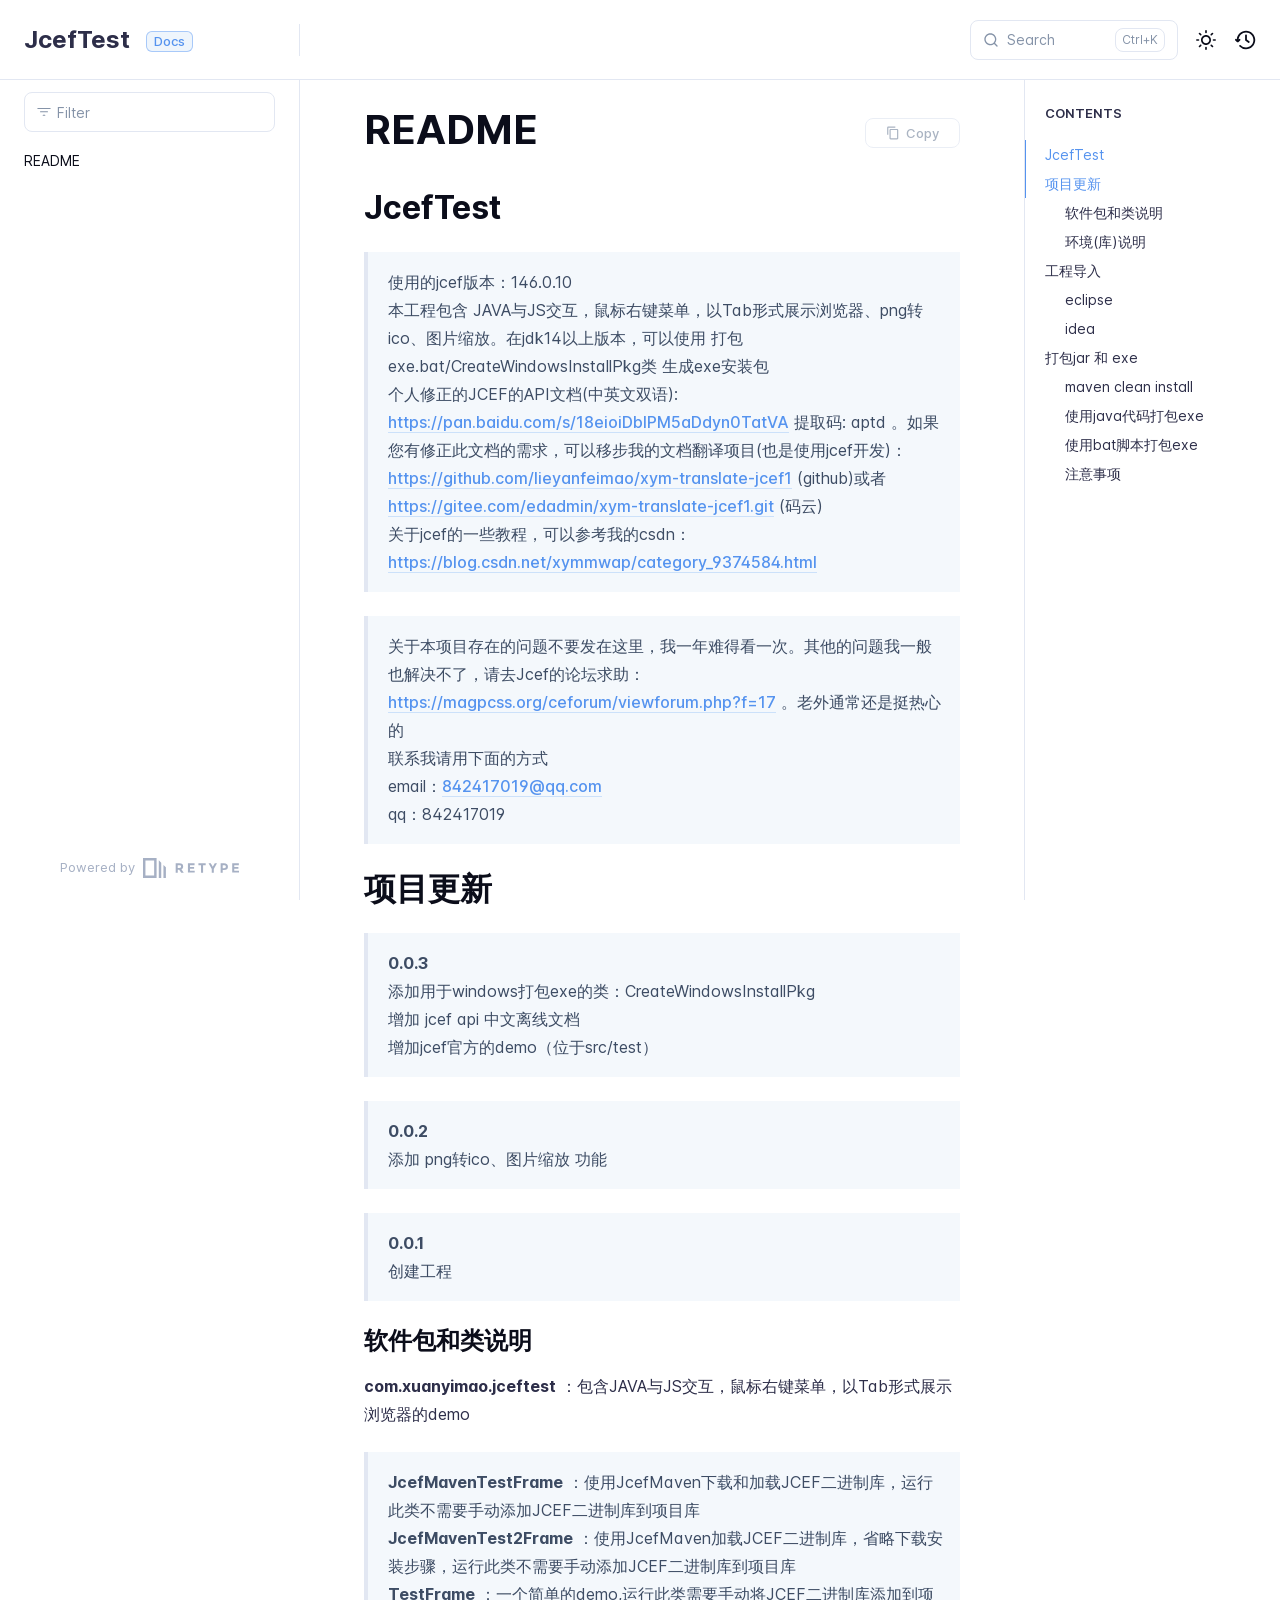
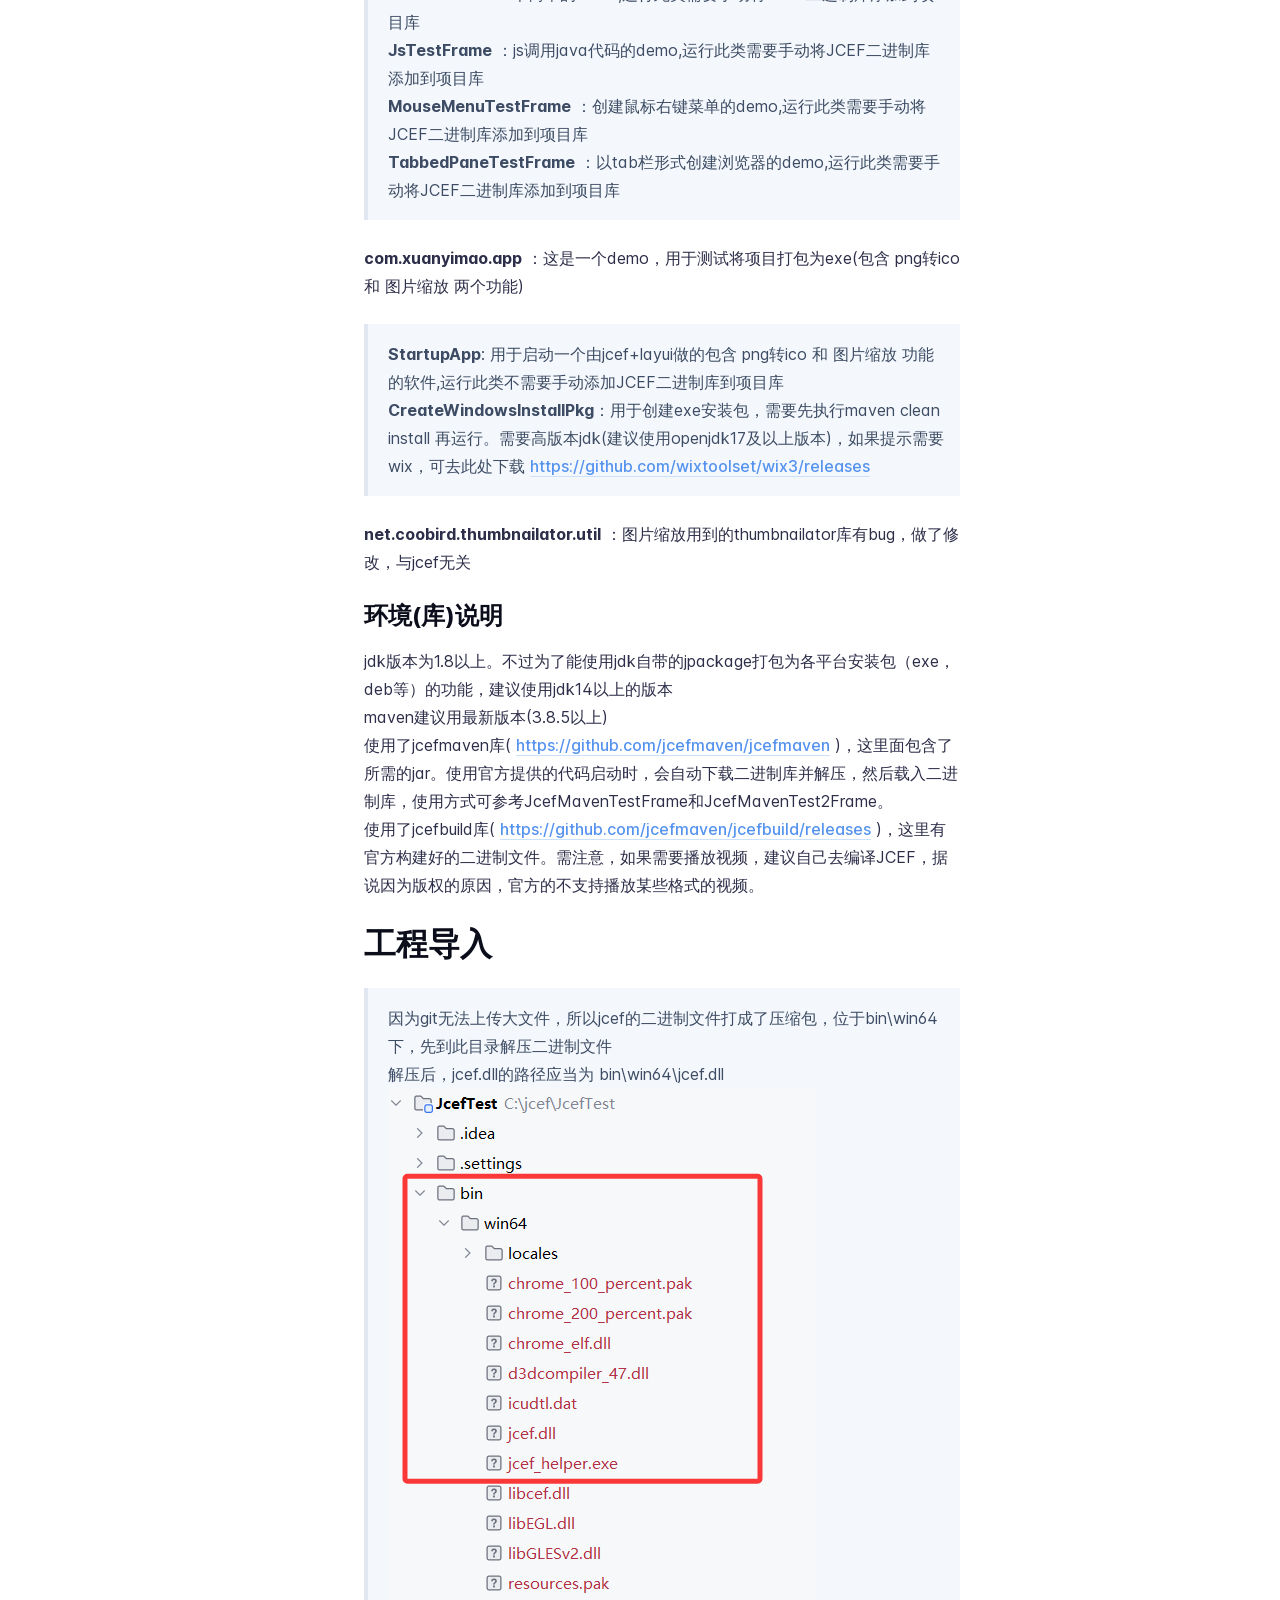
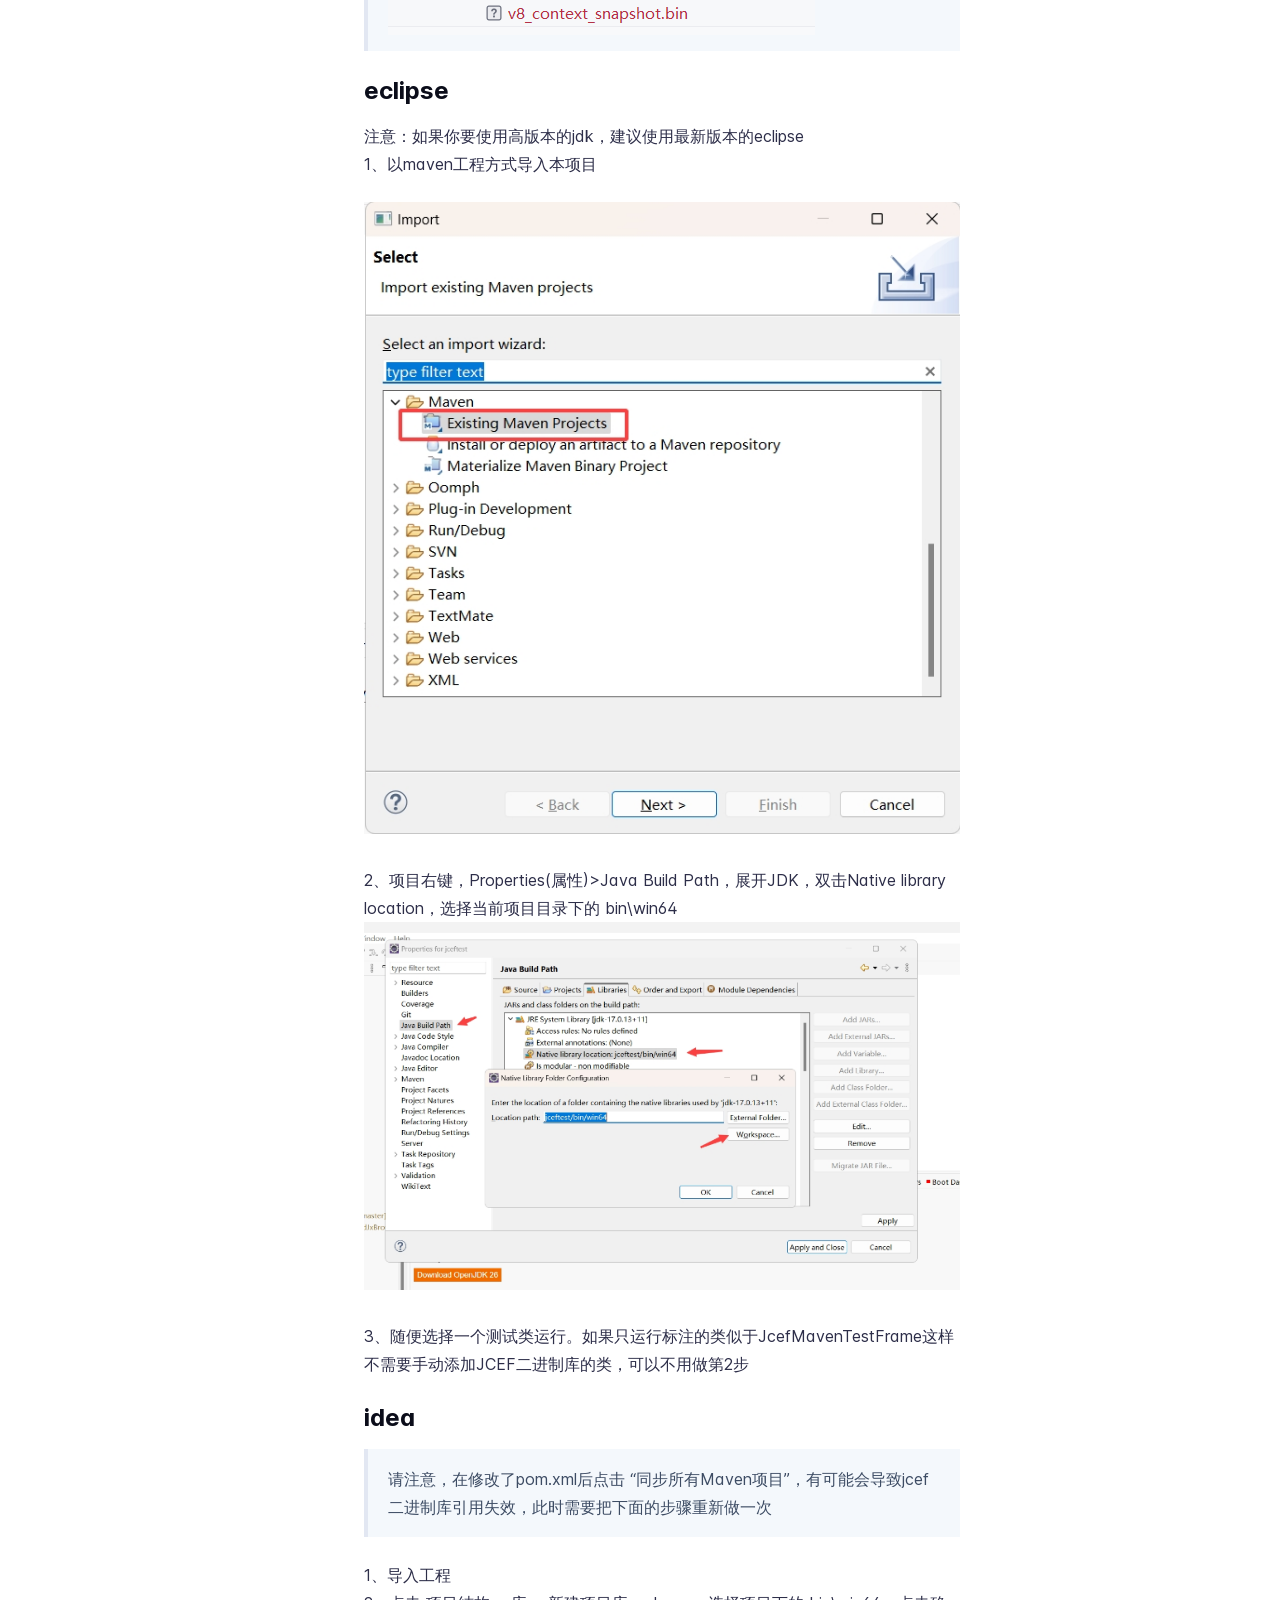
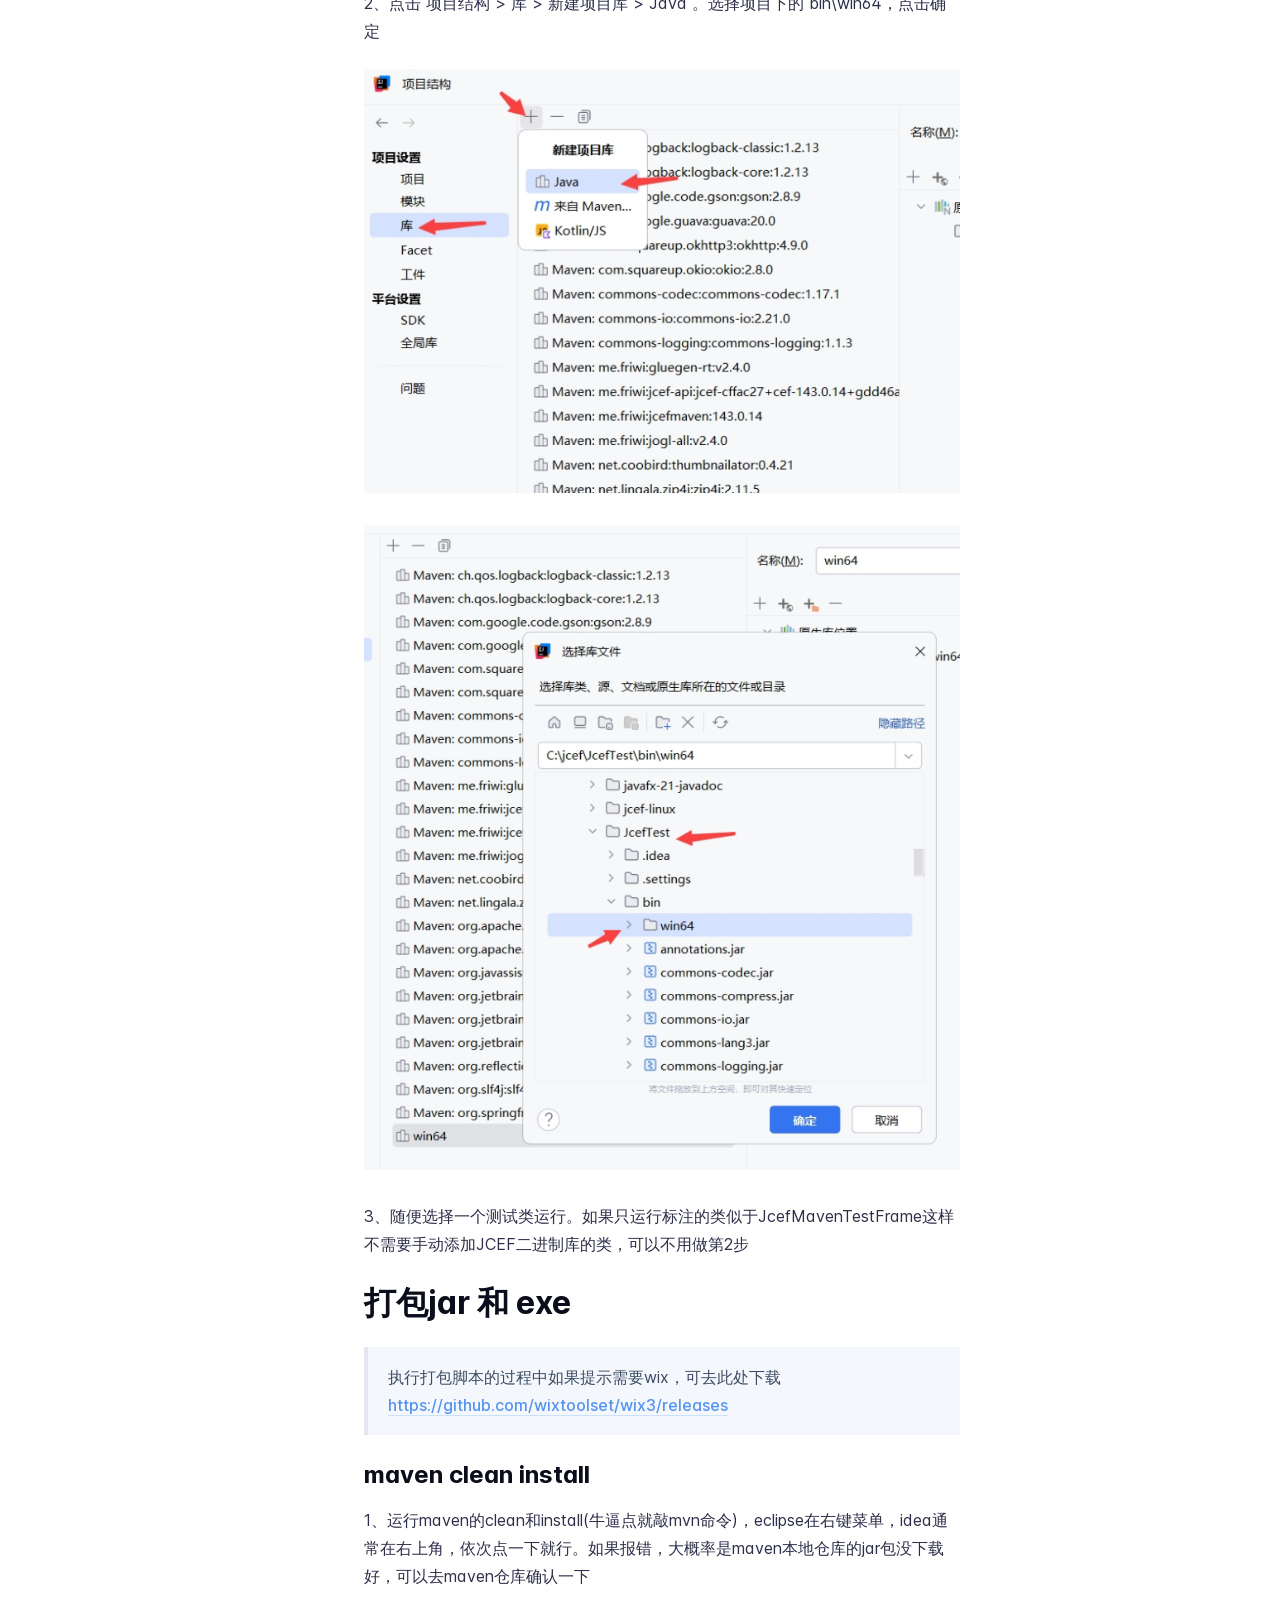
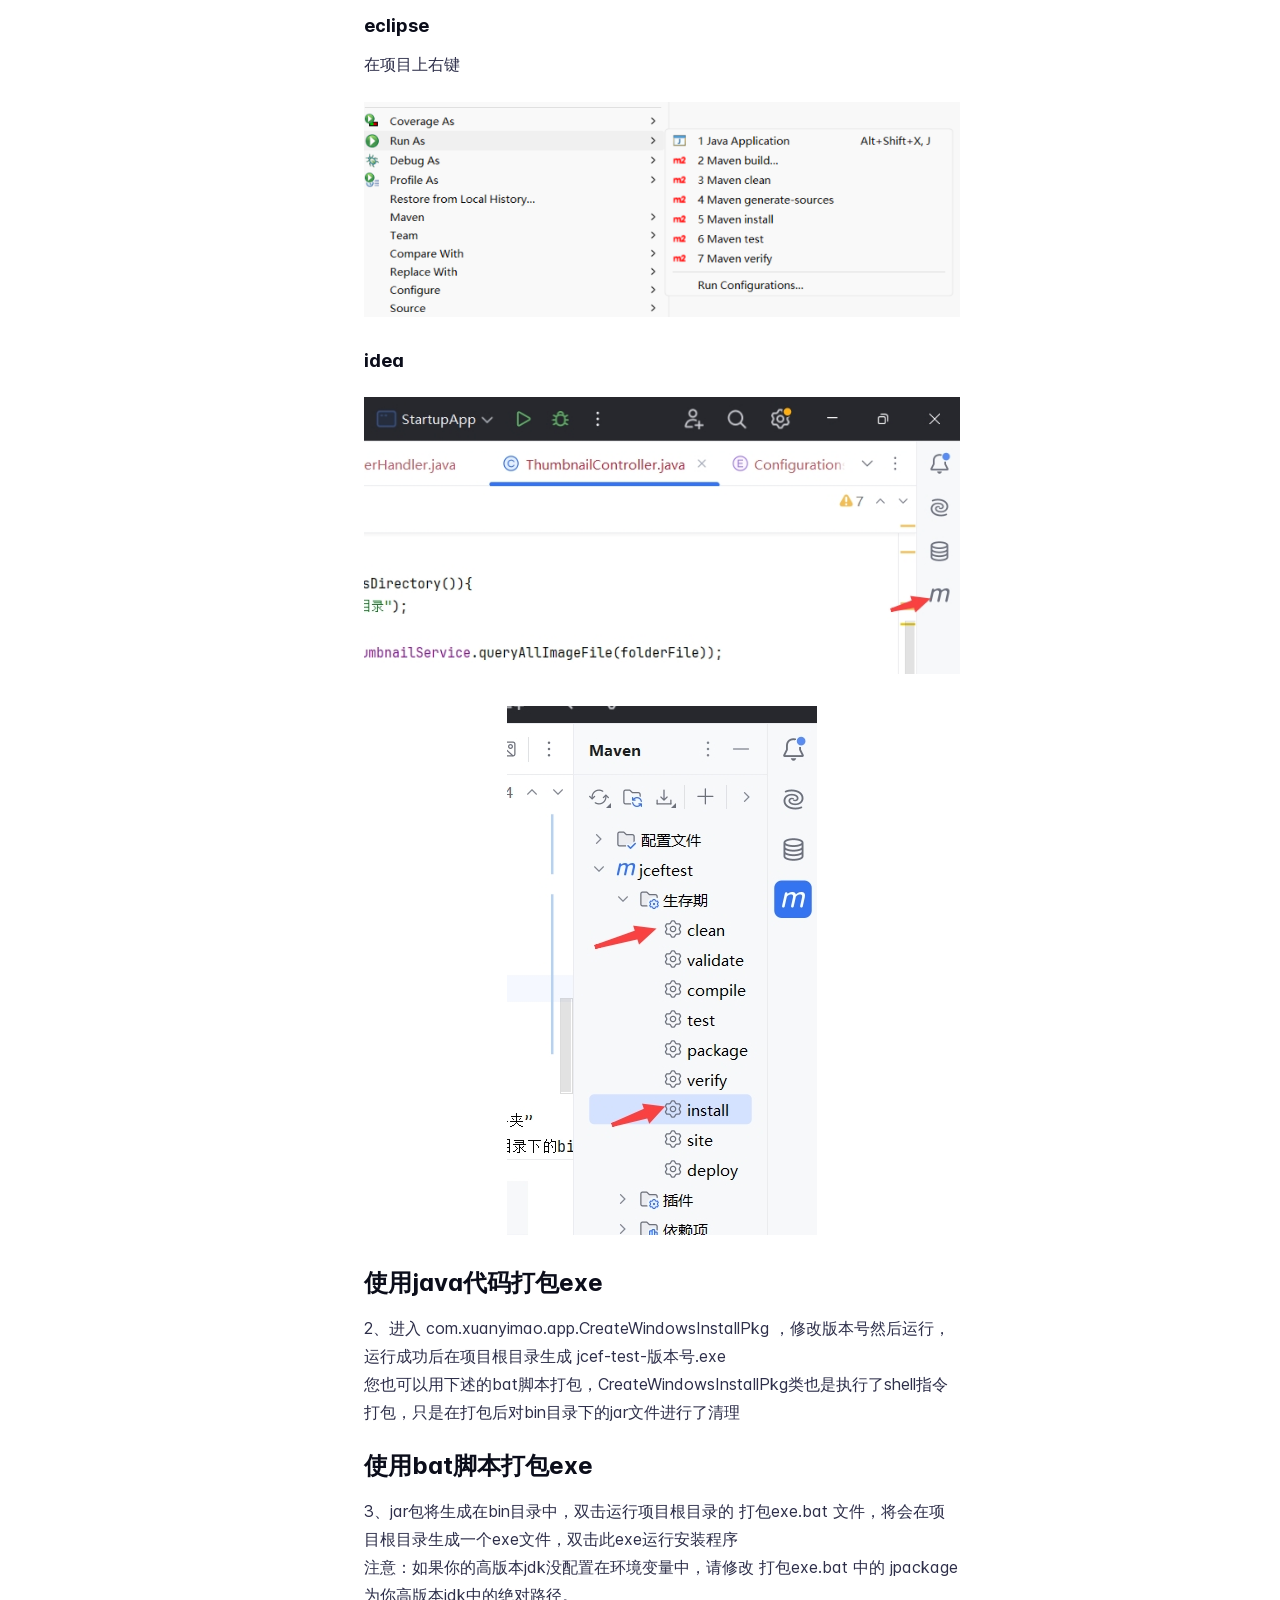
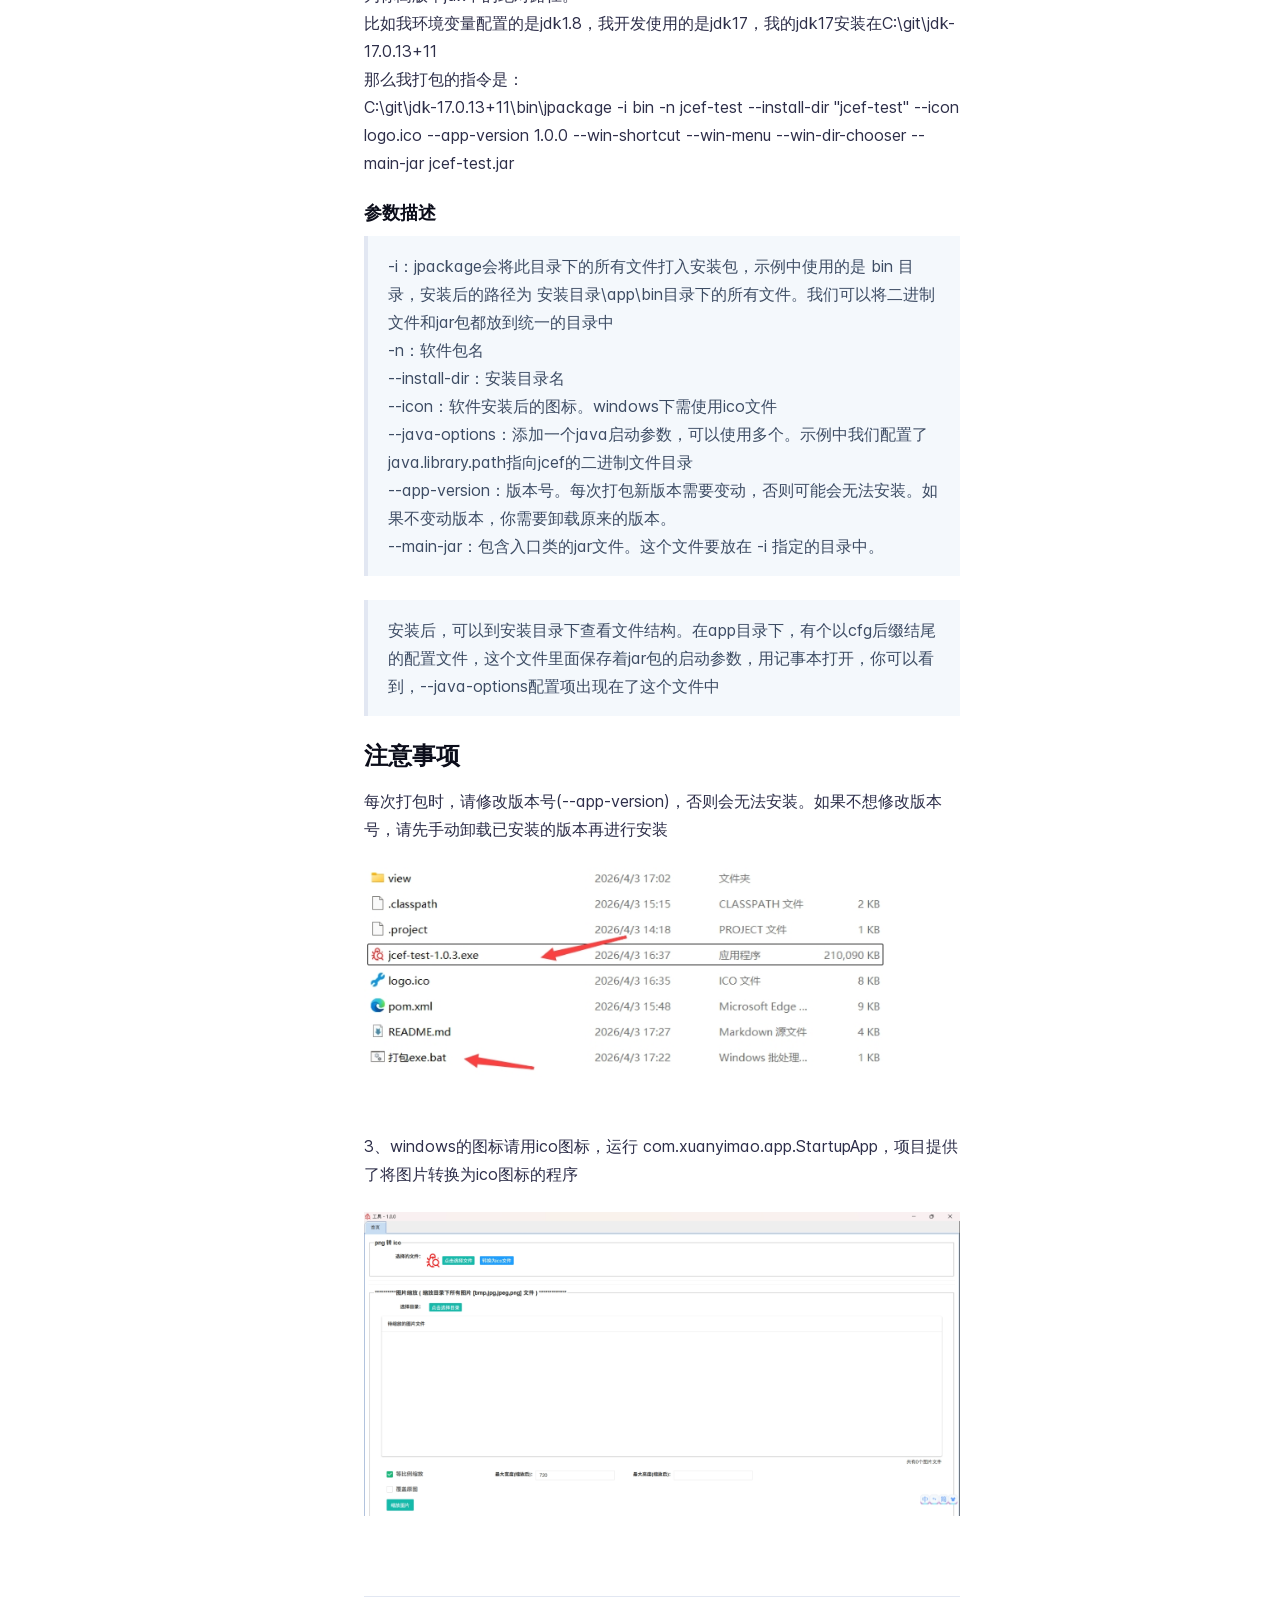
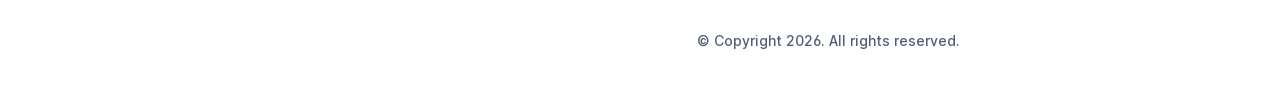
==== view/doc/index.html @ fe6341c2 "增加windows打包类 增加新的启动方式 更新jcef版本为146" ====
<!DOCTYPE html>
<html lang="en" class="h-full">
<head>
    <meta charset="UTF-8">
    <meta name="viewport" content="width=device-width,initial-scale=1">
    <meta name="color-scheme" content="light dark">
    <meta name="turbo-cache-control" content="no-cache" data-turbo-track="reload" data-track-token="4.5.0.837660945124">

    <!-- See retype.com -->
    <meta name="generator" content="Retype 4.5.0">

    <!-- Primary Meta Tags -->
    <title>README | JcefTest</title>
    <meta name="title" content="README | JcefTest">
    <meta name="description" content="使用的jcef版本：146.0.10 本工程包含 JAVA与JS交互，鼠标右键菜单，以Tab形式展示浏览器、png转ico、图片缩放。在jdk14以上版本，可以使用 打包exe.bat/CreateWindowsInstallPkg类 生成exe安装包 个人修正的JCEF的API文档(中英文双语):">

    <!-- Canonical -->
    <link rel="canonical" href="http://www.xuanyimao.com/index.html">
    <link rel="sitemap" type="application/xml" title="Sitemap" href="http://www.xuanyimao.com/sitemap.xml">

    <!-- Open Graph -->
    <meta property="og:type" content="website">
    <meta property="og:url" content="http://www.xuanyimao.com/index.html">
    <meta property="og:title" content="README | JcefTest">
    <meta property="og:description" content="使用的jcef版本：146.0.10 本工程包含 JAVA与JS交互，鼠标右键菜单，以Tab形式展示浏览器、png转ico、图片缩放。在jdk14以上版本，可以使用 打包exe.bat/CreateWindowsInstallPkg类 生成exe安装包 个人修正的JCEF的API文档(中英文双语):">
    <meta property="og:image" content="http://www.xuanyimao.com/view/static/images/10.png">
    <meta property="og:image:width" content="1200">
    <meta property="og:image:height" content="630">
    <meta property="og:image:alt" content="README | JcefTest">
    <meta property="og:site_name" content="JcefTest">
    <meta property="og:locale" content="en_US">

    <!-- Twitter -->
    <meta name="twitter:card" content="summary_large_image">
    <meta name="twitter:url" content="http://www.xuanyimao.com/index.html">
    <meta name="twitter:title" content="README | JcefTest">
    <meta name="twitter:description" content="使用的jcef版本：146.0.10 本工程包含 JAVA与JS交互，鼠标右键菜单，以Tab形式展示浏览器、png转ico、图片缩放。在jdk14以上版本，可以使用 打包exe.bat/CreateWindowsInstallPkg类 生成exe安装包 个人修正的JCEF的API文档(中英文双语):">
    <meta name="twitter:image" content="http://www.xuanyimao.com/view/static/images/10.png">
    <meta name="twitter:image:alt" content="README | JcefTest">

    <!-- Alternate Markdown -->
    <link rel="alternate" type="text/markdown" href="http://localhost:5001/index.html/readme.md">

    <script data-cfasync="false">(function(){var cl=document.documentElement.classList,ls=localStorage.getItem("retype_scheme"),hd=cl.contains("dark"),hl=cl.contains("light"),wm=window.matchMedia&&window.matchMedia("(prefers-color-scheme: dark)").matches;if(ls==="dark"||(!ls&&wm&&!hd&&!hl)){cl.remove("light");cl.add("dark")}else if(ls==="light"||(!ls&&!wm&&!hd&&!hl)){cl.remove("dark");cl.add("light")}})();</script>

    <link href="resources/css/retype.css?v=4.5.0.837660945124" rel="stylesheet">

    <script data-cfasync="false" src="resources/js/config.js?v=4.5.0.837660945124" data-turbo-eval="false" defer></script>
    <script data-cfasync="false" src="resources/js/retype.js?v=4.5.0" data-turbo-eval="false" defer></script>
    <script id="lunr-js" data-cfasync="false" src="resources/js/lunr.js?v=4.5.0.837660945124" data-turbo-eval="false" defer></script>
</head>
<body>
    <div id="retype-app" class="relative text-base antialiased text-base-text bg-base-bg font-body">
    <div class="absolute bottom-0 left-0" style="top: 5rem; right: 50%"></div>

    <header id="retype-header" class="sticky top-0 z-30 flex w-full h-16 bg-header-bg border-b border-header-border md:h-20">
        <div class="container relative flex items-center justify-between pr-6 grow md:justify-start">
            <!-- Mobile menu button skeleton -->
            <button v-cloak class="skeleton retype-mobile-menu-button flex items-center justify-center shrink-0 overflow-hidden dark:text-white focus:outline-hidden rounded-full w-10 h-10 ml-3.5 md:hidden"><svg xmlns="http://www.w3.org/2000/svg" class="mb-px shrink-0" width="24" height="24" viewBox="0 0 24 24" role="presentation" style="margin-bottom: 0px;"><g fill="currentColor"><path d="M2 4h20v2H2zM2 11h20v2H2zM2 18h20v2H2z"></path></g></svg></button>
            <div v-cloak id="retype-sidebar-left-toggle-button"></div>
    
            <!-- Logo -->
            <div class="flex items-center justify-between h-full py-2 md:w-75">
                <div class="flex items-center px-2 md:px-6">
                    <a id="retype-branding-logo" href="index.html" class="flex items-center leading-snug text-2xl">
                        <span class="dark:text-white font-bold line-clamp-1 md:line-clamp-2">JcefTest</span>
                    </a><span id="retype-branding-label" class="inline-flex mt-1 px-2 py-1 ml-4 text-xs font-medium leading-none items-center rounded-md bg-branding-label-bg text-branding-label-text ring-1 ring-branding-label-border ring-inset md:inline-block">Docs</span>
                </div>
    
                <span class="hidden h-8 border-r md:inline-block border-base-border"></span>
            </div>
    
            <div class="flex justify-between md:grow">
                <!-- Top Nav -->
                <nav id="retype-header-nav" class="hidden md:flex">
                    <ul class="flex flex-col mb-4 md:pl-16 md:mb-0 md:flex-row md:items-center">
                        
                    </ul>
                </nav>
    
                <div v-cloak class="flex justify-end grow">
                    <div id="retype-mobile-search-button"></div>
                    <doc-search-desktop></doc-search-desktop>
    
                    <doc-theme-switch class="lg:ml-2"></doc-theme-switch>
                    <doc-history></doc-history>
                </div>
            </div>
        </div>
    </header>


    <div id="retype-container" class="container relative flex bg-white">
        <!-- Sidebar Skeleton -->
        <div v-cloak class="fixed flex flex-col shrink-0 duration-300 ease-in-out bg-sidebar-left-bg border-sidebar-left-border sidebar top-20 w-75 border-r h-screen md:sticky transition-transform skeleton">
        
            <div class="flex items-center h-16 px-6">
                <input id="retype-filter-input-mock" class="w-full h-10 pl-8 px-3 py-2 transition-colors duration-200 ease-linear bg-filter-bg border border-filter-border rounded-lg shadow-none md:text-sm hover:border-filter-border-hover focus:outline-hidden focus:border-filter-border-focus placeholder-filter-placeholder" type="text">
            </div>
        
            <div class="pl-6 mt-1 mb-4">
                <div class="w-32 h-3 mb-4 bg-skeleton-bg rounded-full loading"></div>
                <div class="w-48 h-3 mb-4 bg-skeleton-bg rounded-full loading"></div>
                <div class="w-40 h-3 mb-4 bg-skeleton-bg rounded-full loading"></div>
                <div class="w-32 h-3 mb-4 bg-skeleton-bg rounded-full loading"></div>
                <div class="w-48 h-3 mb-4 bg-skeleton-bg rounded-full loading"></div>
                <div class="w-40 h-3 mb-4 bg-skeleton-bg rounded-full loading"></div>
            </div>
        
            <div class="shrink-0 mt-auto bg-transparent dark:border-base-border">
                <a class="flex items-center justify-center flex-nowrap h-16 text-gray-350 dark:text-dark-400 hover:text-gray-600 dark:hover:text-dark-300 transition-colors duration-150 ease-in docs-powered-by" target="_blank" href="https://retype.com/" rel="noopener">
                    <span class="text-xs whitespace-nowrap">Powered by</span>
                    <svg xmlns="http://www.w3.org/2000/svg" class="ml-2" fill="currentColor" width="96" height="20" overflow="visible"><path d="M0 0v20h13.59V0H0zm11.15 17.54H2.44V2.46h8.71v15.08zM15.8 20h2.44V4.67L15.8 2.22zM20.45 6.89V20h2.44V9.34z"/><g><path d="M40.16 8.44c0 1.49-.59 2.45-1.75 2.88l2.34 3.32h-2.53l-2.04-2.96h-1.43v2.96h-2.06V5.36h3.5c1.43 0 2.46.24 3.07.73s.9 1.27.9 2.35zm-2.48 1.1c.26-.23.38-.59.38-1.09 0-.5-.13-.84-.4-1.03s-.73-.28-1.39-.28h-1.54v2.75h1.5c.72 0 1.2-.12 1.45-.35zM51.56 5.36V7.2h-4.59v1.91h4.13v1.76h-4.13v1.92h4.74v1.83h-6.79V5.36h6.64zM60.09 7.15v7.48h-2.06V7.15h-2.61V5.36h7.28v1.79h-2.61zM70.81 14.64h-2.06v-3.66l-3.19-5.61h2.23l1.99 3.45 1.99-3.45H74l-3.19 5.61v3.66zM83.99 6.19c.65.55.97 1.4.97 2.55s-.33 1.98-1 2.51-1.68.8-3.04.8h-1.23v2.59h-2.06V5.36h3.26c1.42 0 2.45.28 3.1.83zm-1.51 3.65c.25-.28.37-.69.37-1.22s-.16-.92-.48-1.14c-.32-.23-.82-.34-1.5-.34H79.7v3.12h1.38c.68 0 1.15-.14 1.4-.42zM95.85 5.36V7.2h-4.59v1.91h4.13v1.76h-4.13v1.92H96v1.83h-6.79V5.36h6.64z"/></g></svg>
                </a>
            </div>
        </div>
        
        <!-- Sidebar component -->
        <doc-sidebar v-cloak>
            <template #sidebar-footer>
                <div class="shrink-0 mt-auto border-t md:bg-transparent md:border-none dark:border-base-border">
        
                    <a class="flex items-center justify-center flex-nowrap h-16 text-gray-350 dark:text-dark-400 hover:text-gray-600 dark:hover:text-dark-300 transition-colors duration-150 ease-in docs-powered-by" target="_blank" href="https://retype.com/" rel="noopener">
                        <span class="text-xs whitespace-nowrap">Powered by</span>
                        <svg xmlns="http://www.w3.org/2000/svg" class="ml-2" fill="currentColor" width="96" height="20" overflow="visible"><path d="M0 0v20h13.59V0H0zm11.15 17.54H2.44V2.46h8.71v15.08zM15.8 20h2.44V4.67L15.8 2.22zM20.45 6.89V20h2.44V9.34z"/><g><path d="M40.16 8.44c0 1.49-.59 2.45-1.75 2.88l2.34 3.32h-2.53l-2.04-2.96h-1.43v2.96h-2.06V5.36h3.5c1.43 0 2.46.24 3.07.73s.9 1.27.9 2.35zm-2.48 1.1c.26-.23.38-.59.38-1.09 0-.5-.13-.84-.4-1.03s-.73-.28-1.39-.28h-1.54v2.75h1.5c.72 0 1.2-.12 1.45-.35zM51.56 5.36V7.2h-4.59v1.91h4.13v1.76h-4.13v1.92h4.74v1.83h-6.79V5.36h6.64zM60.09 7.15v7.48h-2.06V7.15h-2.61V5.36h7.28v1.79h-2.61zM70.81 14.64h-2.06v-3.66l-3.19-5.61h2.23l1.99 3.45 1.99-3.45H74l-3.19 5.61v3.66zM83.99 6.19c.65.55.97 1.4.97 2.55s-.33 1.98-1 2.51-1.68.8-3.04.8h-1.23v2.59h-2.06V5.36h3.26c1.42 0 2.45.28 3.1.83zm-1.51 3.65c.25-.28.37-.69.37-1.22s-.16-.92-.48-1.14c-.32-.23-.82-.34-1.5-.34H79.7v3.12h1.38c.68 0 1.15-.14 1.4-.42zM95.85 5.36V7.2h-4.59v1.91h4.13v1.76h-4.13v1.92H96v1.83h-6.79V5.36h6.64z"/></g></svg>
                    </a>
                </div>
            </template>
        </doc-sidebar>

        <div class="grow min-w-0 bg-body-bg">
            <!-- Render "toolbar" template here on api pages --><!-- Render page content -->
<div class="flex">
    <div id="retype-main" class="min-w-0 p-4 grow md:px-16">
        <main class="relative pb-12 lg:pt-2">
            <div class="relative retype-markdown" id="retype-content">
                <!-- Rendered if sidebar right is enabled -->
                <div id="retype-sidebar-right-toggle"></div>
                <doc-page-actions></doc-page-actions>

                <!-- Page content  -->
<h1 id="readme">README</h1>
<h2 id="jceftest">JcefTest</h2>
<blockquote>
<p>使用的jcef版本：146.0.10<br />
本工程包含 JAVA与JS交互，鼠标右键菜单，以Tab形式展示浏览器、png转ico、图片缩放。在jdk14以上版本，可以使用 打包exe.bat/CreateWindowsInstallPkg类 生成exe安装包<br />
个人修正的JCEF的API文档(中英文双语):  <a href="https://pan.baidu.com/s/18eioiDbIPM5aDdyn0TatVA">https://pan.baidu.com/s/18eioiDbIPM5aDdyn0TatVA</a>  提取码: aptd 。如果您有修正此文档的需求，可以移步我的文档翻译项目(也是使用jcef开发)： <a href="https://github.com/lieyanfeimao/xym-translate-jcef1">https://github.com/lieyanfeimao/xym-translate-jcef1</a> (github)或者 <a href="https://gitee.com/edadmin/xym-translate-jcef1.git">https://gitee.com/edadmin/xym-translate-jcef1.git</a> (码云)<br />
关于jcef的一些教程，可以参考我的csdn： <a href="https://blog.csdn.net/xymmwap/category_9374584.html">https://blog.csdn.net/xymmwap/category_9374584.html</a></p>
</blockquote>
<blockquote>
<p>关于本项目存在的问题不要发在这里，我一年难得看一次。其他的问题我一般也解决不了，请去Jcef的论坛求助： <a href="https://magpcss.org/ceforum/viewforum.php?f=17">https://magpcss.org/ceforum/viewforum.php?f=17</a> 。老外通常还是挺热心的<br />
联系我请用下面的方式<br />
email：<a href="mailto:842417019@qq.com">842417019@qq.com</a><br />
qq：842417019</p>
</blockquote>
<h2 id="项目更新">项目更新</h2>
<blockquote>
<p><strong>0.0.3</strong><br />
添加用于windows打包exe的类：CreateWindowsInstallPkg<br />
增加 jcef api 中文离线文档<br />
增加jcef官方的demo（位于src/test）</p>
</blockquote>
<blockquote>
<p><strong>0.0.2</strong><br />
添加 png转ico、图片缩放 功能</p>
</blockquote>
<blockquote>
<p><strong>0.0.1</strong><br />
创建工程</p>
</blockquote>
<h3 id="软件包和类说明">软件包和类说明</h3>
<p><strong>com.xuanyimao.jceftest</strong> ：包含JAVA与JS交互，鼠标右键菜单，以Tab形式展示浏览器的demo</p>
<blockquote>
<p><strong>JcefMavenTestFrame</strong> ：使用JcefMaven下载和加载JCEF二进制库，运行此类不需要手动添加JCEF二进制库到项目库<br />
<strong>JcefMavenTest2Frame</strong> ：使用JcefMaven加载JCEF二进制库，省略下载安装步骤，运行此类不需要手动添加JCEF二进制库到项目库<br />
<strong>TestFrame</strong> ：一个简单的demo,运行此类需要手动将JCEF二进制库添加到项目库<br />
<strong>JsTestFrame</strong> ：js调用java代码的demo,运行此类需要手动将JCEF二进制库添加到项目库<br />
<strong>MouseMenuTestFrame</strong> ：创建鼠标右键菜单的demo,运行此类需要手动将JCEF二进制库添加到项目库<br />
<strong>TabbedPaneTestFrame</strong> ：以tab栏形式创建浏览器的demo,运行此类需要手动将JCEF二进制库添加到项目库</p>
</blockquote>
<p><strong>com.xuanyimao.app</strong> ：这是一个demo，用于测试将项目打包为exe(包含 png转ico 和 图片缩放 两个功能)</p>
<blockquote>
<p><strong>StartupApp</strong>: 用于启动一个由jcef+layui做的包含 png转ico 和 图片缩放 功能的软件,运行此类不需要手动添加JCEF二进制库到项目库<br />
<strong>CreateWindowsInstallPkg</strong>：用于创建exe安装包，需要先执行maven clean install 再运行。需要高版本jdk(建议使用openjdk17及以上版本)，如果提示需要wix，可去此处下载 <a href="https://github.com/wixtoolset/wix3/releases">https://github.com/wixtoolset/wix3/releases</a></p>
</blockquote>
<p><strong>net.coobird.thumbnailator.util</strong> ：图片缩放用到的thumbnailator库有bug，做了修改，与jcef无关</p>
<h3 id="环境库说明">环境(库)说明</h3>
<p>jdk版本为1.8以上。不过为了能使用jdk自带的jpackage打包为各平台安装包（exe，deb等）的功能，建议使用jdk14以上的版本<br />
maven建议用最新版本(3.8.5以上)<br />
使用了jcefmaven库( <a href="https://github.com/jcefmaven/jcefmaven">https://github.com/jcefmaven/jcefmaven</a> )，这里面包含了所需的jar。使用官方提供的代码启动时，会自动下载二进制库并解压，然后载入二进制库，使用方式可参考JcefMavenTestFrame和JcefMavenTest2Frame。<br />
使用了jcefbuild库( <a href="https://github.com/jcefmaven/jcefbuild/releases">https://github.com/jcefmaven/jcefbuild/releases</a> )，这里有官方构建好的二进制文件。需注意，如果需要播放视频，建议自己去编译JCEF，据说因为版权的原因，官方的不支持播放某些格式的视频。</p>
<h2 id="工程导入">工程导入</h2>
<blockquote>
<p>因为git无法上传大文件，所以jcef的二进制文件打成了压缩包，位于bin\win64下，先到此目录解压二进制文件<br />
解压后，jcef.dll的路径应当为 bin\win64\jcef.dll<br />
<img src="view/static/images/10.png" alt="" class="max-w-full h-auto" width="427" height="547" /></p>
</blockquote>
<h3 id="eclipse">eclipse</h3>
<p>注意：如果你要使用高版本的jdk，建议使用最新版本的eclipse<br />
1、以maven工程方式导入本项目<br />
<figure class="content-center">
    <img src="view/static/images/1.png" alt="" class="max-w-full h-auto rounded-image-rounded border-image-border border-image-border-width" width="640" height="679" />
    <figcaption class="caption"></figcaption>
</figure>
2、项目右键，Properties(属性)&gt;Java Build Path，展开JDK，双击Native library location，选择当前项目目录下的 bin\win64
<figure class="content-center">
    <img src="view/static/images/2.png" alt="" class="max-w-full h-auto rounded-image-rounded border-image-border border-image-border-width" width="720" height="444" />
    <figcaption class="caption"></figcaption>
</figure>
3、随便选择一个测试类运行。如果只运行标注的类似于JcefMavenTestFrame这样不需要手动添加JCEF二进制库的类，可以不用做第2步</p>
<h3 id="idea">idea</h3>
<blockquote>
<p>请注意，在修改了pom.xml后点击 “同步所有Maven项目”，有可能会导致jcef二进制库引用失效，此时需要把下面的步骤重新做一次</p>
</blockquote>
<p>1、导入工程<br />
2、点击 项目结构 &gt; 库 &gt; 新建项目库 &gt; Java 。选择项目下的 bin\win64，点击确定<br />
<figure class="content-center">
    <img src="view/static/images/3.png" alt="" class="max-w-full h-auto rounded-image-rounded border-image-border border-image-border-width" width="720" height="512" />
    <figcaption class="caption"></figcaption>
</figure>
<figure class="content-center">
    <img src="view/static/images/4.png" alt="" class="max-w-full h-auto rounded-image-rounded border-image-border border-image-border-width" width="720" height="780" />
    <figcaption class="caption"></figcaption>
</figure>
3、随便选择一个测试类运行。如果只运行标注的类似于JcefMavenTestFrame这样不需要手动添加JCEF二进制库的类，可以不用做第2步</p>
<h2 id="打包jar-和-exe">打包jar 和 exe</h2>
<blockquote>
<p>执行打包脚本的过程中如果提示需要wix，可去此处下载 <a href="https://github.com/wixtoolset/wix3/releases">https://github.com/wixtoolset/wix3/releases</a></p>
</blockquote>
<h3 id="maven-clean-install">maven clean install</h3>
<p>1、运行maven的clean和install(牛逼点就敲mvn命令)，eclipse在右键菜单，idea通常在右上角，依次点一下就行。如果报错，大概率是maven本地仓库的jar包没下载好，可以去maven仓库确认一下</p>
<h4 id="eclipse-1">eclipse</h4>
<p>在项目上右键<br />
<figure class="content-center">
    <img src="view/static/images/7.png" alt="" class="max-w-full h-auto rounded-image-rounded border-image-border border-image-border-width" width="720" height="260" />
    <figcaption class="caption"></figcaption>
</figure>
</p>
<h4 id="idea-1">idea</h4>
<p><figure class="content-center">
    <img src="view/static/images/5.png" alt="" class="max-w-full h-auto rounded-image-rounded border-image-border border-image-border-width" width="681" height="317" />
    <figcaption class="caption"></figcaption>
</figure>
<figure class="content-center">
    <img src="view/static/images/6.png" alt="" class="max-w-full h-auto rounded-image-rounded border-image-border border-image-border-width" width="310" height="529" />
    <figcaption class="caption"></figcaption>
</figure>
</p>
<h3 id="使用java代码打包exe">使用java代码打包exe</h3>
<p>2、进入 com.xuanyimao.app.CreateWindowsInstallPkg ，修改版本号然后运行，运行成功后在项目根目录生成 jcef-test-版本号.exe<br />
您也可以用下述的bat脚本打包，CreateWindowsInstallPkg类也是执行了shell指令打包，只是在打包后对bin目录下的jar文件进行了清理</p>
<h3 id="使用bat脚本打包exe">使用bat脚本打包exe</h3>
<p>3、jar包将生成在bin目录中，双击运行项目根目录的 打包exe.bat 文件，将会在项目根目录生成一个exe文件，双击此exe运行安装程序<br />
注意：如果你的高版本jdk没配置在环境变量中，请修改  打包exe.bat 中的 jpackage 为你高版本jdk中的绝对路径。<br />
比如我环境变量配置的是jdk1.8，我开发使用的是jdk17，我的jdk17安装在C:\git\jdk-17.0.13+11<br />
那么我打包的指令是：<br />
C:\git\jdk-17.0.13+11\bin\jpackage -i bin -n jcef-test --install-dir &quot;jcef-test&quot; --icon logo.ico --app-version 1.0.0 --win-shortcut --win-menu --win-dir-chooser --main-jar jcef-test.jar</p>
<h4 id="参数描述">参数描述</h4>
<blockquote>
<p>-i：jpackage会将此目录下的所有文件打入安装包，示例中使用的是 bin 目录，安装后的路径为 安装目录\app\bin目录下的所有文件。我们可以将二进制文件和jar包都放到统一的目录中<br />
-n：软件包名<br />
--install-dir：安装目录名<br />
--icon：软件安装后的图标。windows下需使用ico文件<br />
--java-options：添加一个java启动参数，可以使用多个。示例中我们配置了java.library.path指向jcef的二进制文件目录<br />
--app-version：版本号。每次打包新版本需要变动，否则可能会无法安装。如果不变动版本，你需要卸载原来的版本。<br />
--main-jar：包含入口类的jar文件。这个文件要放在 -i 指定的目录中。</p>
</blockquote>
<blockquote>
<p>安装后，可以到安装目录下查看文件结构。在app目录下，有个以cfg后缀结尾的配置文件，这个文件里面保存着jar包的启动参数，用记事本打开，你可以看到，--java-options配置项出现在了这个文件中</p>
</blockquote>
<h3 id="注意事项">注意事项</h3>
<p>每次打包时，请修改版本号(--app-version)，否则会无法安装。如果不想修改版本号，请先手动卸载已安装的版本再进行安装<br />
<figure class="content-center">
    <img src="view/static/images/8.png" alt="" class="max-w-full h-auto rounded-image-rounded border-image-border border-image-border-width" width="720" height="281" />
    <figcaption class="caption"></figcaption>
</figure>
</p>
<p>3、windows的图标请用ico图标，运行 com.xuanyimao.app.StartupApp，项目提供了将图片转换为ico图标的程序<br />
<figure class="content-center">
    <img src="view/static/images/9.png" alt="" class="max-w-full h-auto rounded-image-rounded border-image-border border-image-border-width" width="720" height="367" />
    <figcaption class="caption"></figcaption>
</figure>
</p>

                
                <!-- Required only on API pages -->
                <doc-toolbar-member-filter-no-results></doc-toolbar-member-filter-no-results>
            </div>
            <footer id="retype-content-footer" class="clear-both">
            
            </footer>
        </main>

        <div id="retype-page-footer" class="print:border-none border-t border-base-border pt-6 mb-8">
            <footer class="flex flex-wrap items-center justify-between print:justify-center">
                <div id="retype-footer-links" class="print:hidden">
                    <ul class="flex flex-wrap items-center text-sm">
                    </ul>
                </div>
                <div id="retype-copyright" class="print:justify-center py-2 text-footer-text font-footer-link text-sm leading-relaxed"><p>© Copyright 2026. All rights reserved.</p></div>
            </footer>
        </div>
    </div>

    <!-- Rendered if sidebar right is enabled -->
    <!-- Sidebar right skeleton-->
    <div v-cloak class="fixed top-0 bottom-0 right-0 translate-x-full bg-sidebar-right-bg border-sidebar-right-border lg:sticky lg:border-l lg:shrink-0 lg:pt-6 lg:translate-x-0 sm:w-1/2 lg:w-64 lg:z-0 md:w-104 sidebar-right skeleton">
        <div class="pl-5">
            <div class="w-32 h-3 mb-4 bg-skeleton-bg rounded-full loading"></div>
            <div class="w-48 h-3 mb-4 bg-skeleton-bg rounded-full loading"></div>
            <div class="w-40 h-3 mb-4 bg-skeleton-bg rounded-full loading"></div>
        </div>
    </div>

    <!-- User should be able to hide sidebar right -->
    <doc-sidebar-right v-cloak></doc-sidebar-right>
</div>

        </div>
    </div>

    <doc-search-mobile></doc-search-mobile>
    <doc-back-to-top></doc-back-to-top>
</div>


    <div id="retype-overlay-target"></div>

        <script data-cfasync="false">window.__DOCS__ = { "title": "README", isRoot: true, level: 0, icon: "file", hasPrism: false, hasInstagram: false, hasMermaid: false, hasMath: false, tocDepth: 23, "md": "/readme.md" }</script>
</body>
</html>
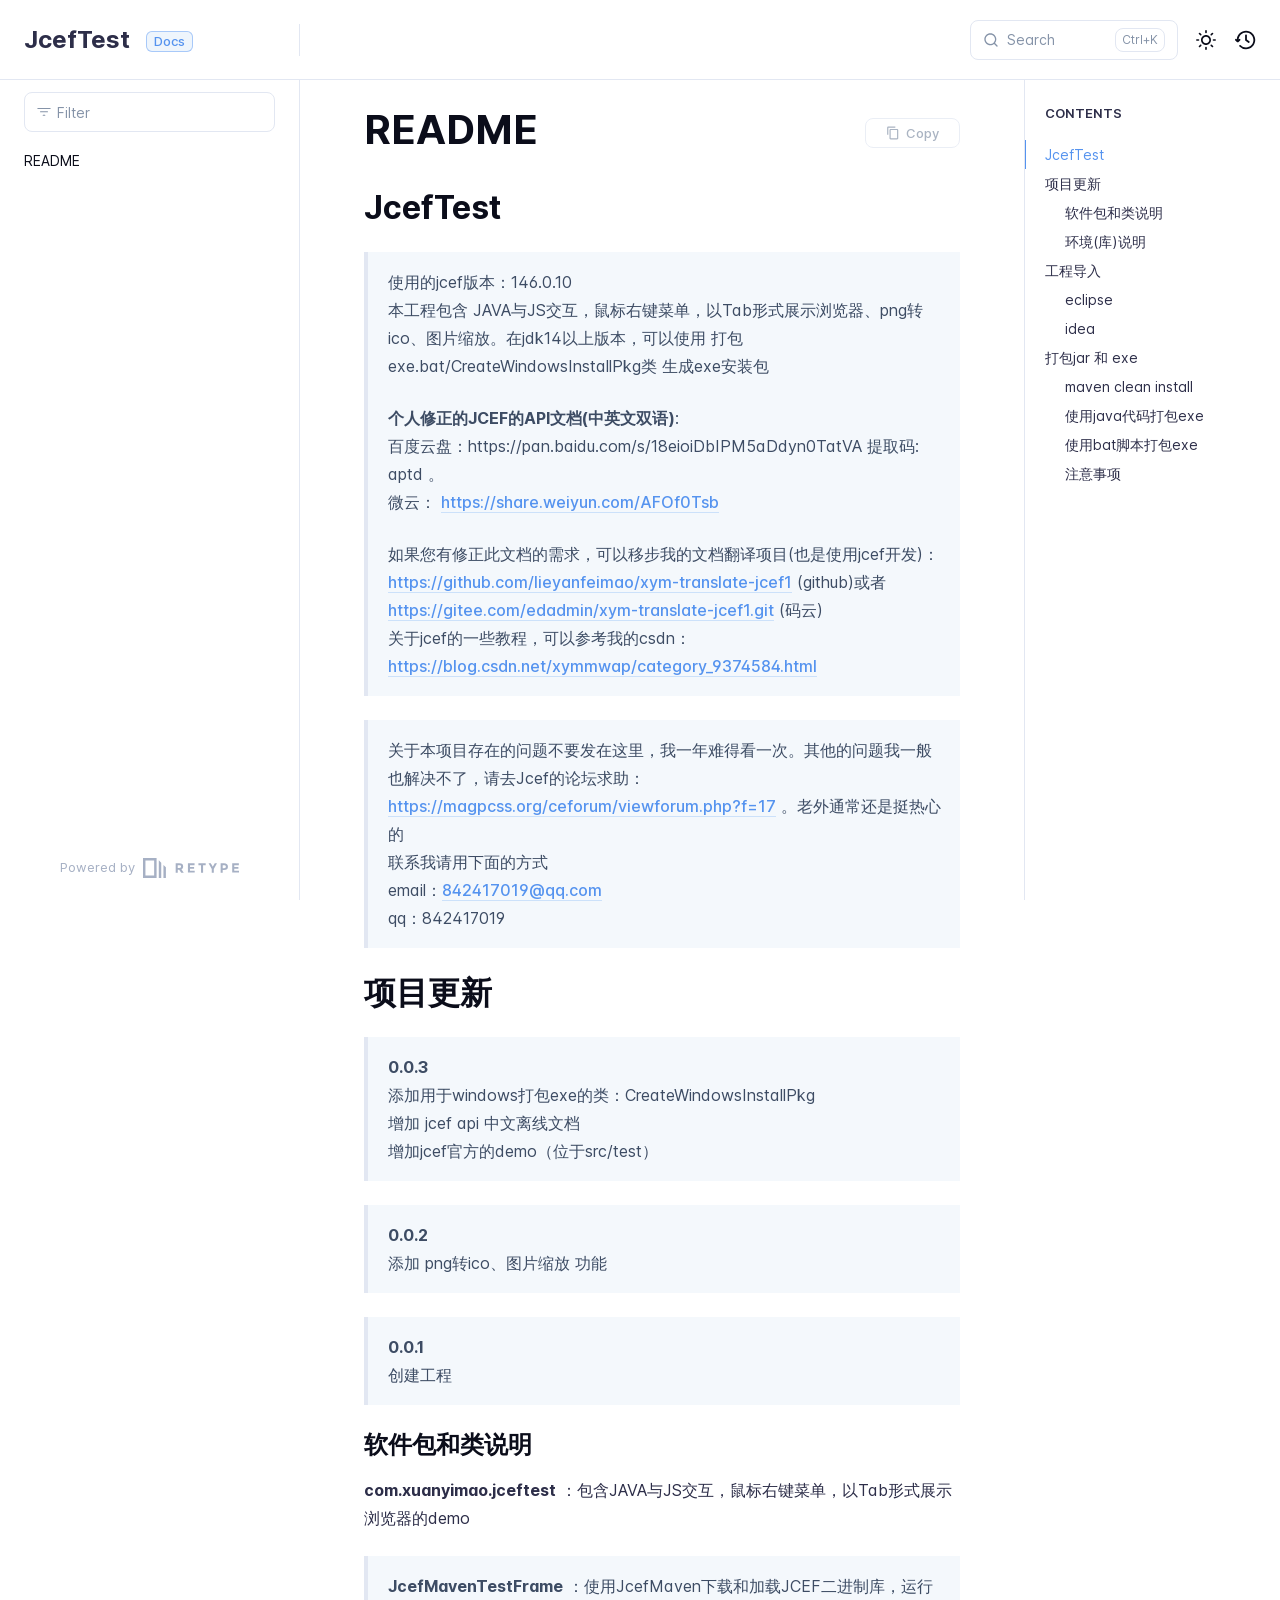
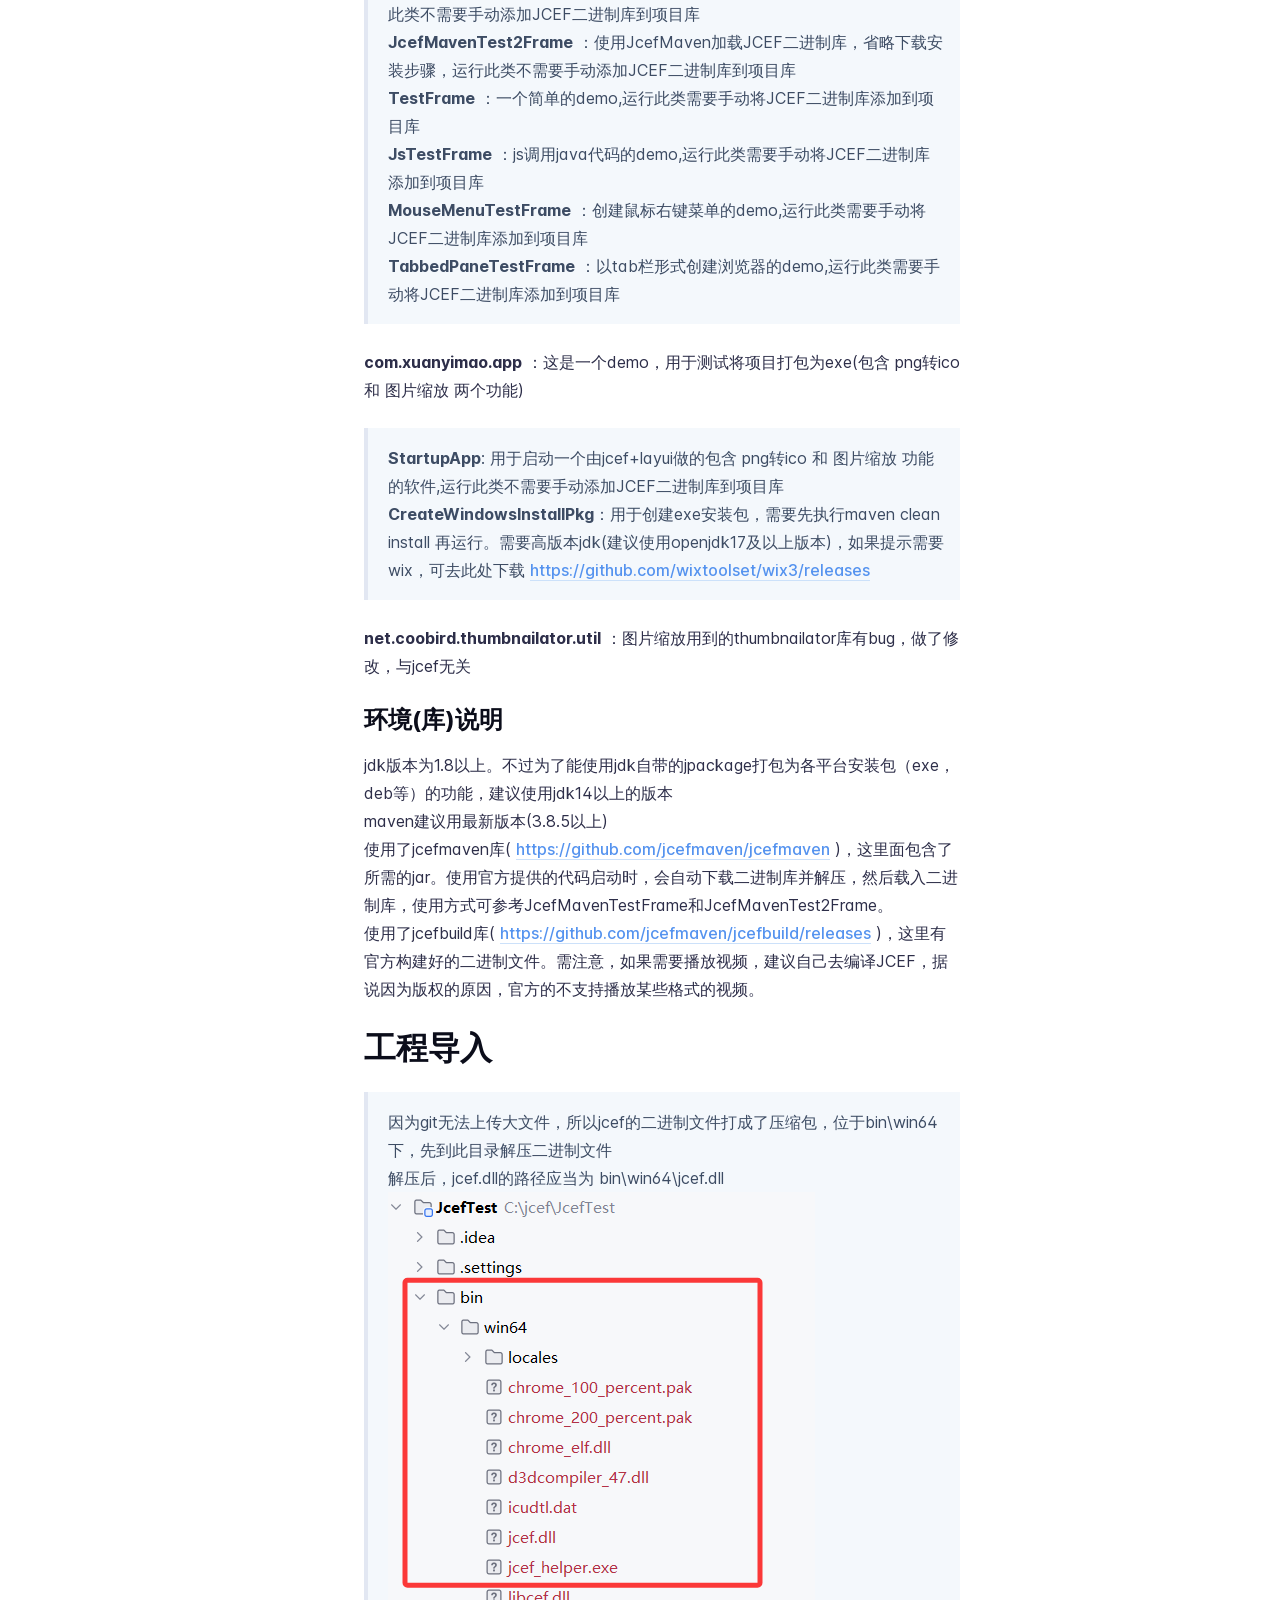
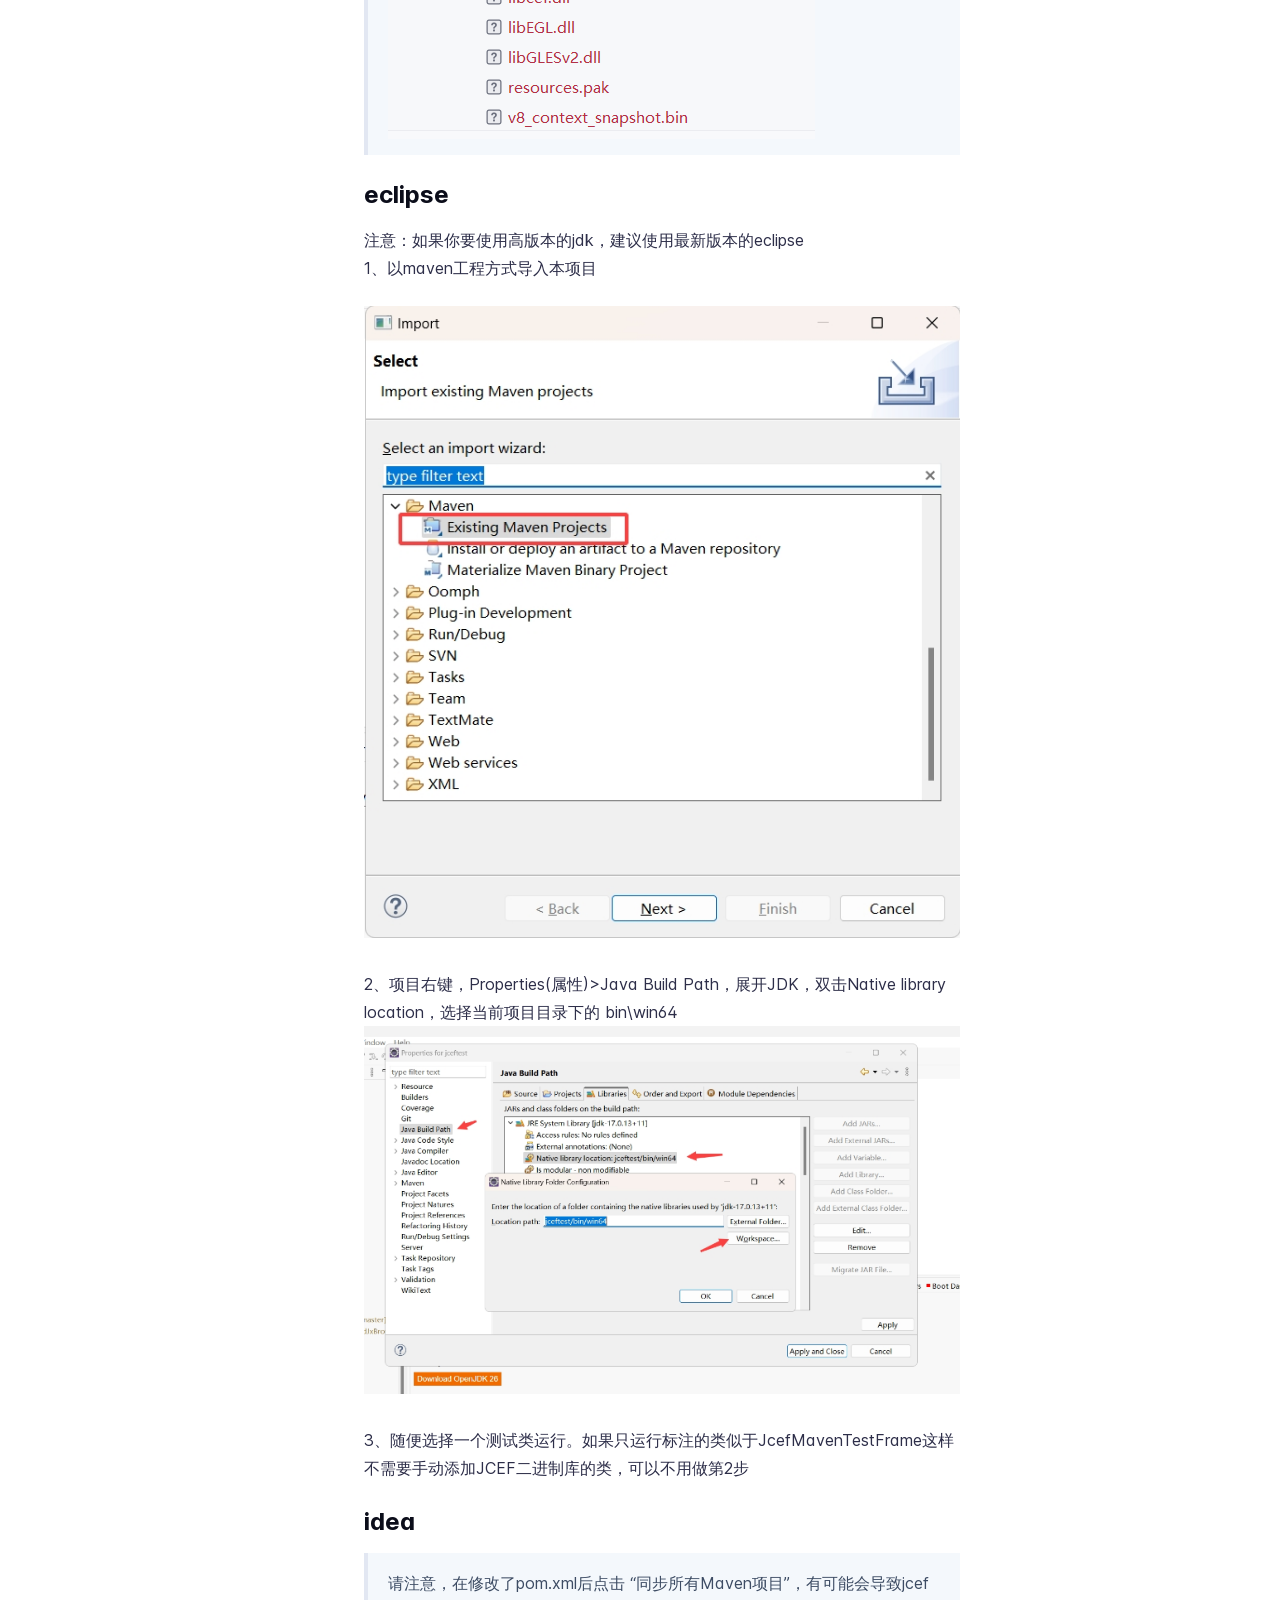
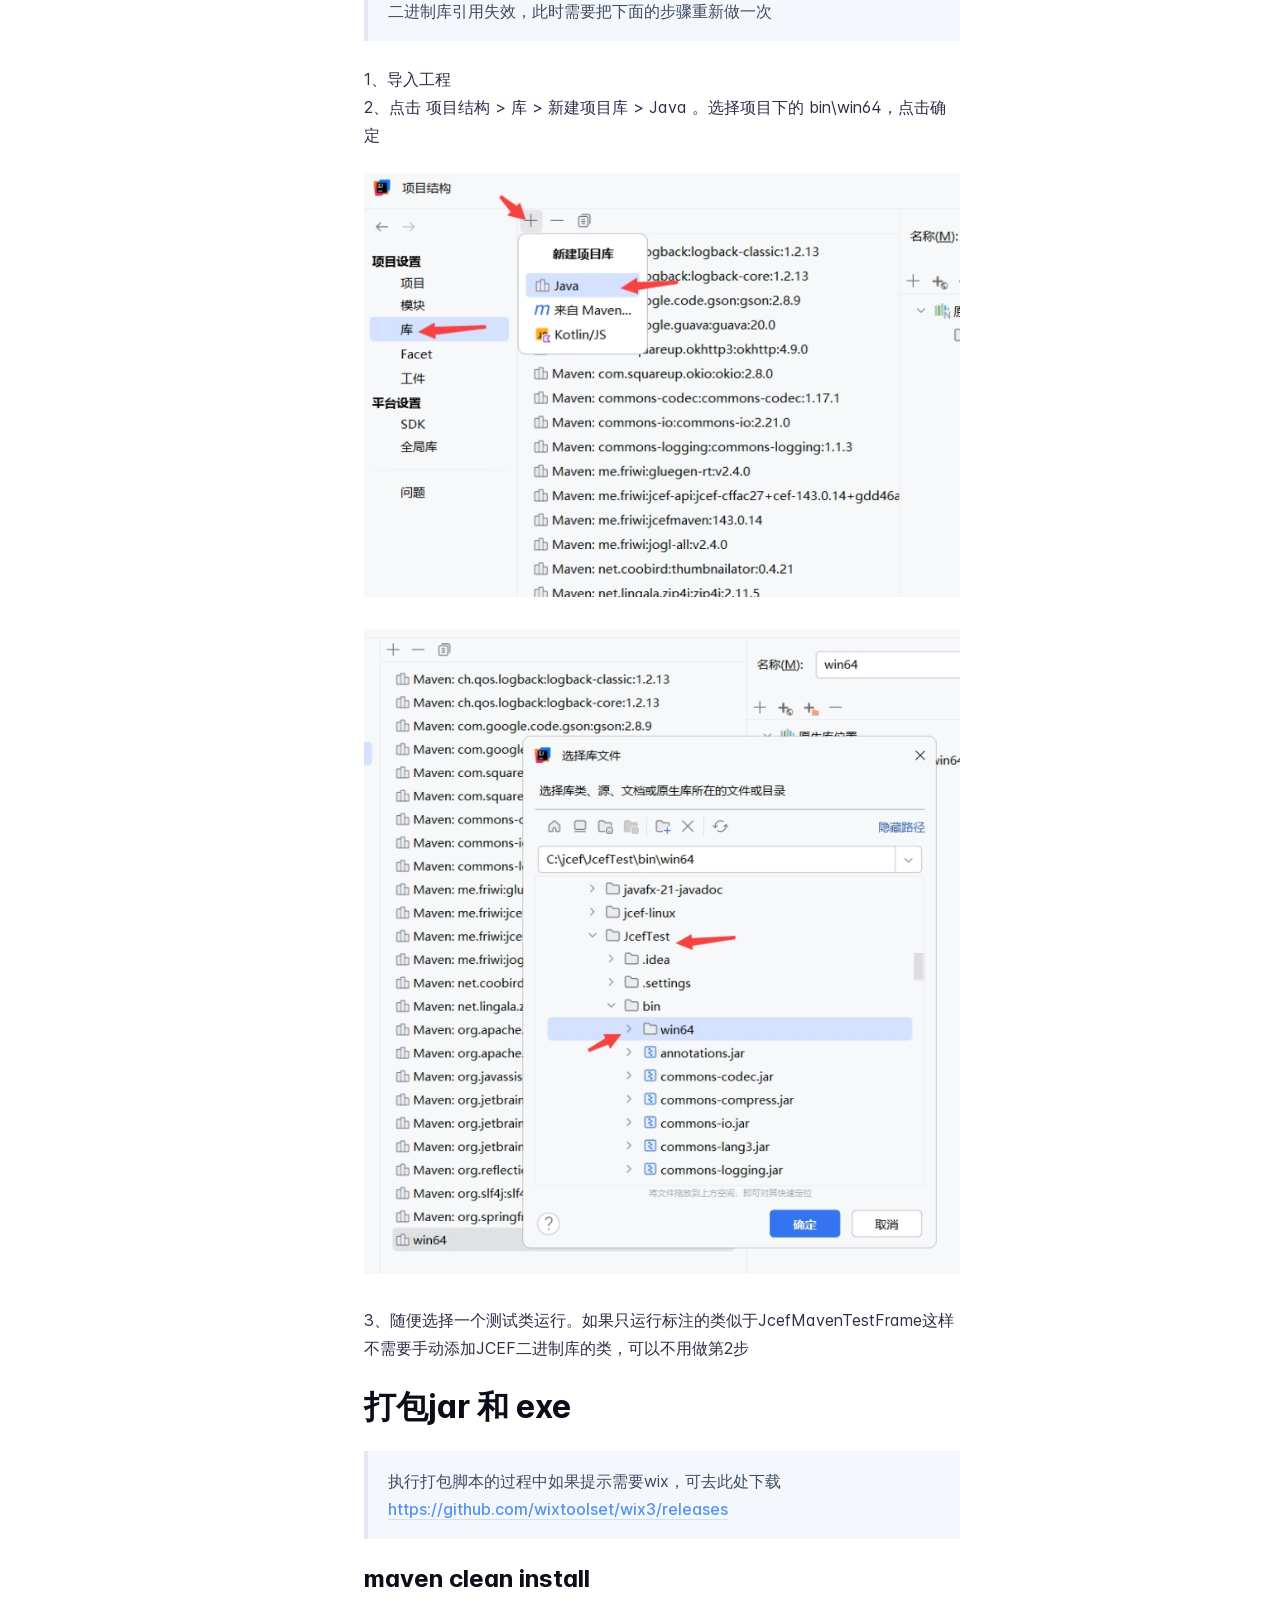
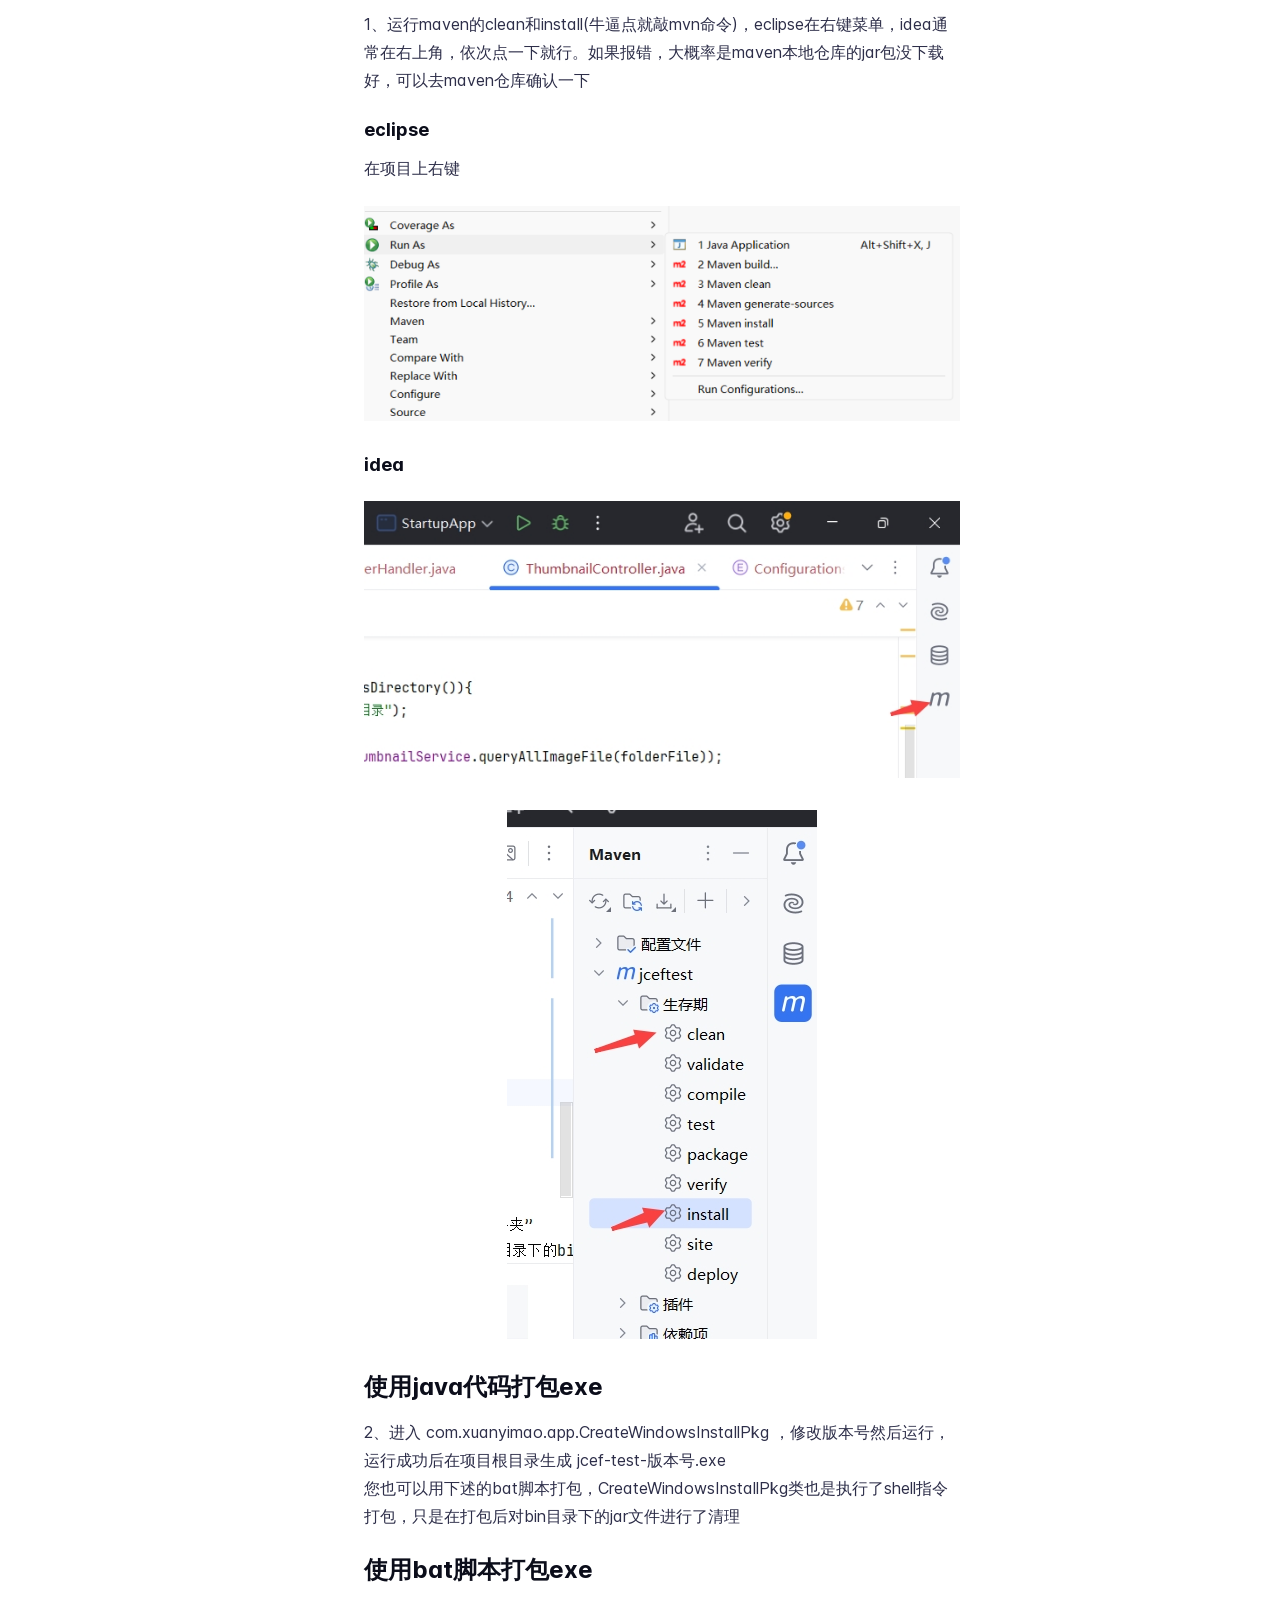
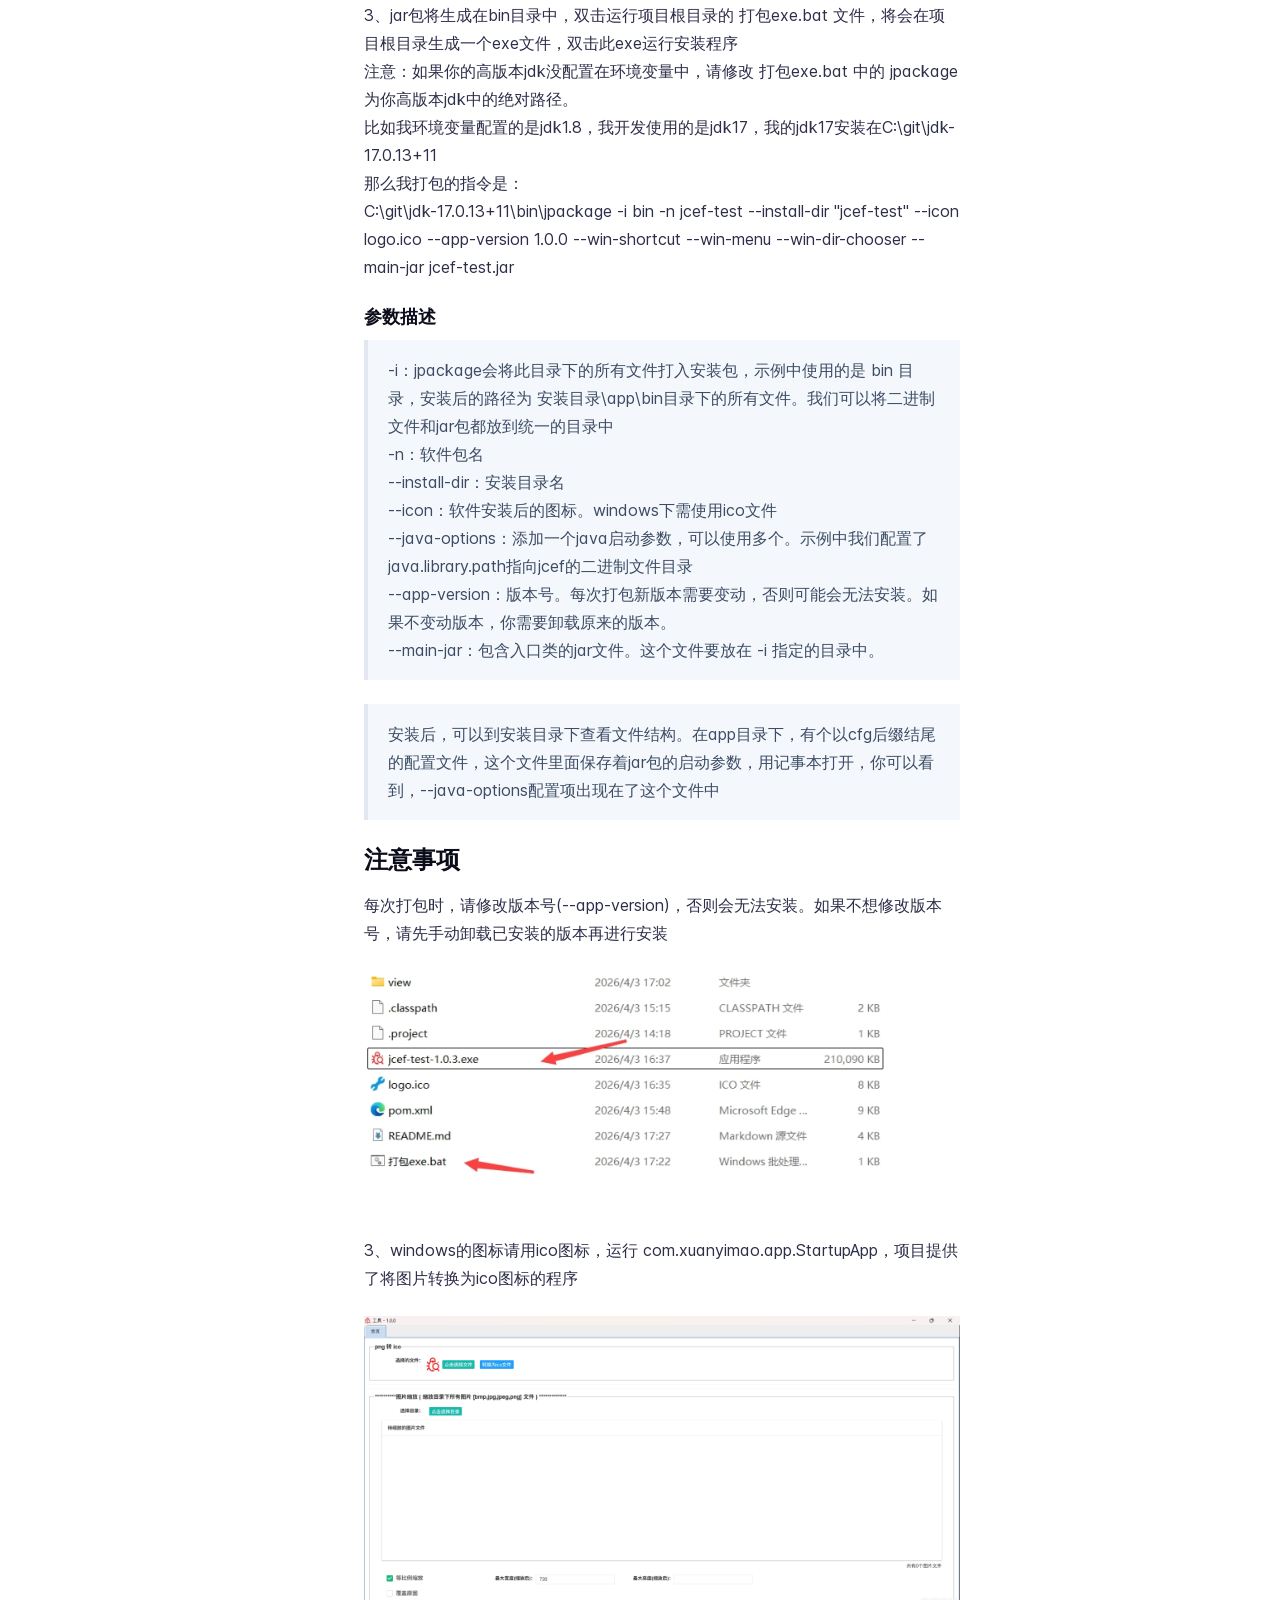
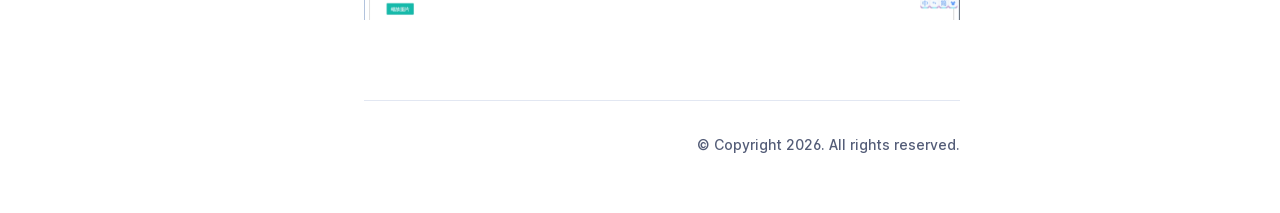
==== commit 3dc436c5: "更新jcef版本为146.0.10" ====
--- a/view/doc/index.html
+++ b/view/doc/index.html
@@ -12,7 +12,7 @@
     <!-- Primary Meta Tags -->
     <title>README | JcefTest</title>
     <meta name="title" content="README | JcefTest">
-    <meta name="description" content="使用的jcef版本：146.0.10 本工程包含 JAVA与JS交互，鼠标右键菜单，以Tab形式展示浏览器、png转ico、图片缩放。在jdk14以上版本，可以使用 打包exe.bat/CreateWindowsInstallPkg类 生成exe安装包 个人修正的JCEF的API文档(中英文双语):">
+    <meta name="description" content="使用的jcef版本：146.0.10 本工程包含 JAVA与JS交互，鼠标右键菜单，以Tab形式展示浏览器、png转ico、图片缩放。在jdk14以上版本，可以使用 打包exe.bat/CreateWindowsInstallPkg类 生成exe安装包">
 
     <!-- Canonical -->
     <link rel="canonical" href="http://www.xuanyimao.com/index.html">
@@ -22,7 +22,7 @@
     <meta property="og:type" content="website">
     <meta property="og:url" content="http://www.xuanyimao.com/index.html">
     <meta property="og:title" content="README | JcefTest">
-    <meta property="og:description" content="使用的jcef版本：146.0.10 本工程包含 JAVA与JS交互，鼠标右键菜单，以Tab形式展示浏览器、png转ico、图片缩放。在jdk14以上版本，可以使用 打包exe.bat/CreateWindowsInstallPkg类 生成exe安装包 个人修正的JCEF的API文档(中英文双语):">
+    <meta property="og:description" content="使用的jcef版本：146.0.10 本工程包含 JAVA与JS交互，鼠标右键菜单，以Tab形式展示浏览器、png转ico、图片缩放。在jdk14以上版本，可以使用 打包exe.bat/CreateWindowsInstallPkg类 生成exe安装包">
     <meta property="og:image" content="http://www.xuanyimao.com/view/static/images/10.png">
     <meta property="og:image:width" content="1200">
     <meta property="og:image:height" content="630">
@@ -34,7 +34,7 @@
     <meta name="twitter:card" content="summary_large_image">
     <meta name="twitter:url" content="http://www.xuanyimao.com/index.html">
     <meta name="twitter:title" content="README | JcefTest">
-    <meta name="twitter:description" content="使用的jcef版本：146.0.10 本工程包含 JAVA与JS交互，鼠标右键菜单，以Tab形式展示浏览器、png转ico、图片缩放。在jdk14以上版本，可以使用 打包exe.bat/CreateWindowsInstallPkg类 生成exe安装包 个人修正的JCEF的API文档(中英文双语):">
+    <meta name="twitter:description" content="使用的jcef版本：146.0.10 本工程包含 JAVA与JS交互，鼠标右键菜单，以Tab形式展示浏览器、png转ico、图片缩放。在jdk14以上版本，可以使用 打包exe.bat/CreateWindowsInstallPkg类 生成exe安装包">
     <meta name="twitter:image" content="http://www.xuanyimao.com/view/static/images/10.png">
     <meta name="twitter:image:alt" content="README | JcefTest">
 
@@ -143,8 +143,11 @@
 <h2 id="jceftest">JcefTest</h2>
 <blockquote>
 <p>使用的jcef版本：146.0.10<br />
-本工程包含 JAVA与JS交互，鼠标右键菜单，以Tab形式展示浏览器、png转ico、图片缩放。在jdk14以上版本，可以使用 打包exe.bat/CreateWindowsInstallPkg类 生成exe安装包<br />
-个人修正的JCEF的API文档(中英文双语):  <a href="https://pan.baidu.com/s/18eioiDbIPM5aDdyn0TatVA">https://pan.baidu.com/s/18eioiDbIPM5aDdyn0TatVA</a>  提取码: aptd 。如果您有修正此文档的需求，可以移步我的文档翻译项目(也是使用jcef开发)： <a href="https://github.com/lieyanfeimao/xym-translate-jcef1">https://github.com/lieyanfeimao/xym-translate-jcef1</a> (github)或者 <a href="https://gitee.com/edadmin/xym-translate-jcef1.git">https://gitee.com/edadmin/xym-translate-jcef1.git</a> (码云)<br />
+本工程包含 JAVA与JS交互，鼠标右键菜单，以Tab形式展示浏览器、png转ico、图片缩放。在jdk14以上版本，可以使用 打包exe.bat/CreateWindowsInstallPkg类 生成exe安装包</p>
+<p><strong>个人修正的JCEF的API文档(中英文双语)</strong>:<br />
+百度云盘：https://pan.baidu.com/s/18eioiDbIPM5aDdyn0TatVA  提取码: aptd 。<br />
+微云： <a href="https://share.weiyun.com/AFOf0Tsb">https://share.weiyun.com/AFOf0Tsb</a></p>
+<p>如果您有修正此文档的需求，可以移步我的文档翻译项目(也是使用jcef开发)： <a href="https://github.com/lieyanfeimao/xym-translate-jcef1">https://github.com/lieyanfeimao/xym-translate-jcef1</a> (github)或者 <a href="https://gitee.com/edadmin/xym-translate-jcef1.git">https://gitee.com/edadmin/xym-translate-jcef1.git</a> (码云)<br />
 关于jcef的一些教程，可以参考我的csdn： <a href="https://blog.csdn.net/xymmwap/category_9374584.html">https://blog.csdn.net/xymmwap/category_9374584.html</a></p>
 </blockquote>
 <blockquote>
